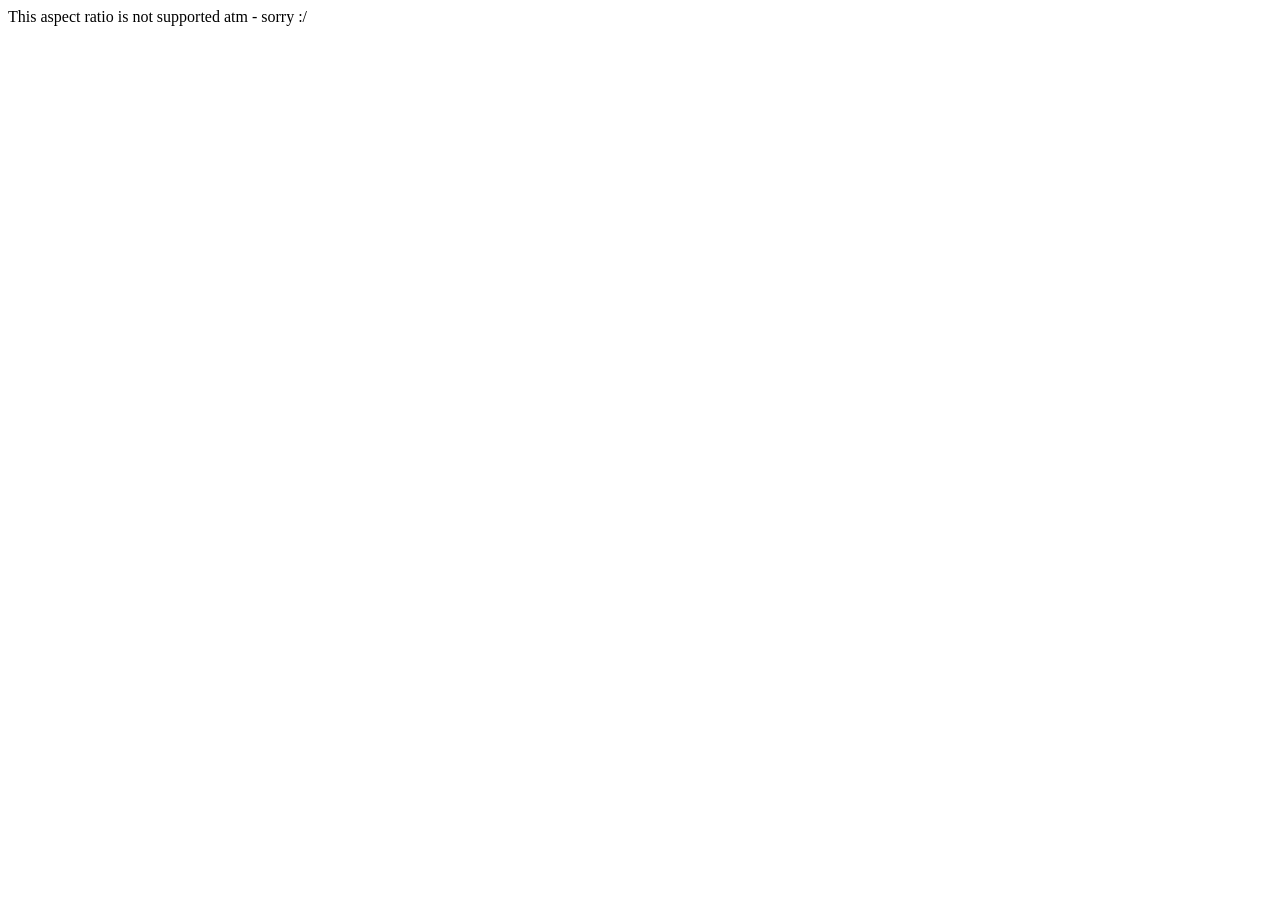
==== index.html @ c14d4083 "index" ====
<!DOCTYPE html>
<html>

<head>
  <meta charset="utf-8" />
  <meta name="viewport" content="width=device-width, initial-scale=1.0, maximum-scale=1.0, user-scalable=no" />
  <link href="https://fonts.googleapis.com/icon?family=Material+Icons" rel="stylesheet">
  <link href="images/dbc-3-logo220729_single_favicon2.png" rel="shortcut icon" type="image/x-icon" />
  <link href="images/dbc-3-logo220729_single_webclip2.png" rel="apple-touch-icon" />
  <link href="css/style.css" rel="stylesheet" type="text/css" />
  <link href="css/icons.css" rel="stylesheet" type="text/css"/>
  <link href="css/video-player.css" rel="stylesheet" type="text/css" />
  <script src="js/video-player.js" type="text/javascript" ></script>
  <script src="js/components.js" type="text/javascript" ></script>
  <script src="js/projects.js" type="text/javascript" ></script>
  <script src="js/blog-content.js" type="text/javascript" ></script>
  <script src="js/helper.js" type="text/javascript" ></script>
</head>

<body class="body-color">
  <div class="disclaimer"><span style="text-align: center; margin-top: -50px; font-family: Librebaskerville;">This aspect ratio is not supported atm - sorry :/</span></div>
  <div class="loading-screen" id="loadingScreen">
    <div id="disableAllInput" class="disableallinput"></div>
    <animated-background></animated-background>
    <slide-menu></slide-menu>
    <audio-player-footer></audio-player-footer>
    <div id="videoPool" style="display: none;"></div>
  </div>
</body>

<footer>
  <script src="js/background.js" type="text/javascript" ></script>
  <script src="js/theatre_v1.01.js" type="text/javascript" ></script>
  <script src="audio/audio-effects/audio-main.js"></script>
  <script src="js/slide-menu.js" type="text/javascript" ></script>

  <script src="js/fader-matrix.js"></script>
  <script src="js/about.js" type="text/javascript" ></script>
  <script src="js/blog.js" type="text/javascript" ></script>
  <script src="js/music_v1.01.js" type="text/javascript" ></script>
  <script src="js/email-signup.js" type="text/javascript"></script>
  
  <script src="js/one-page.js" type="text/javascript" ></script>
</footer>

</html>
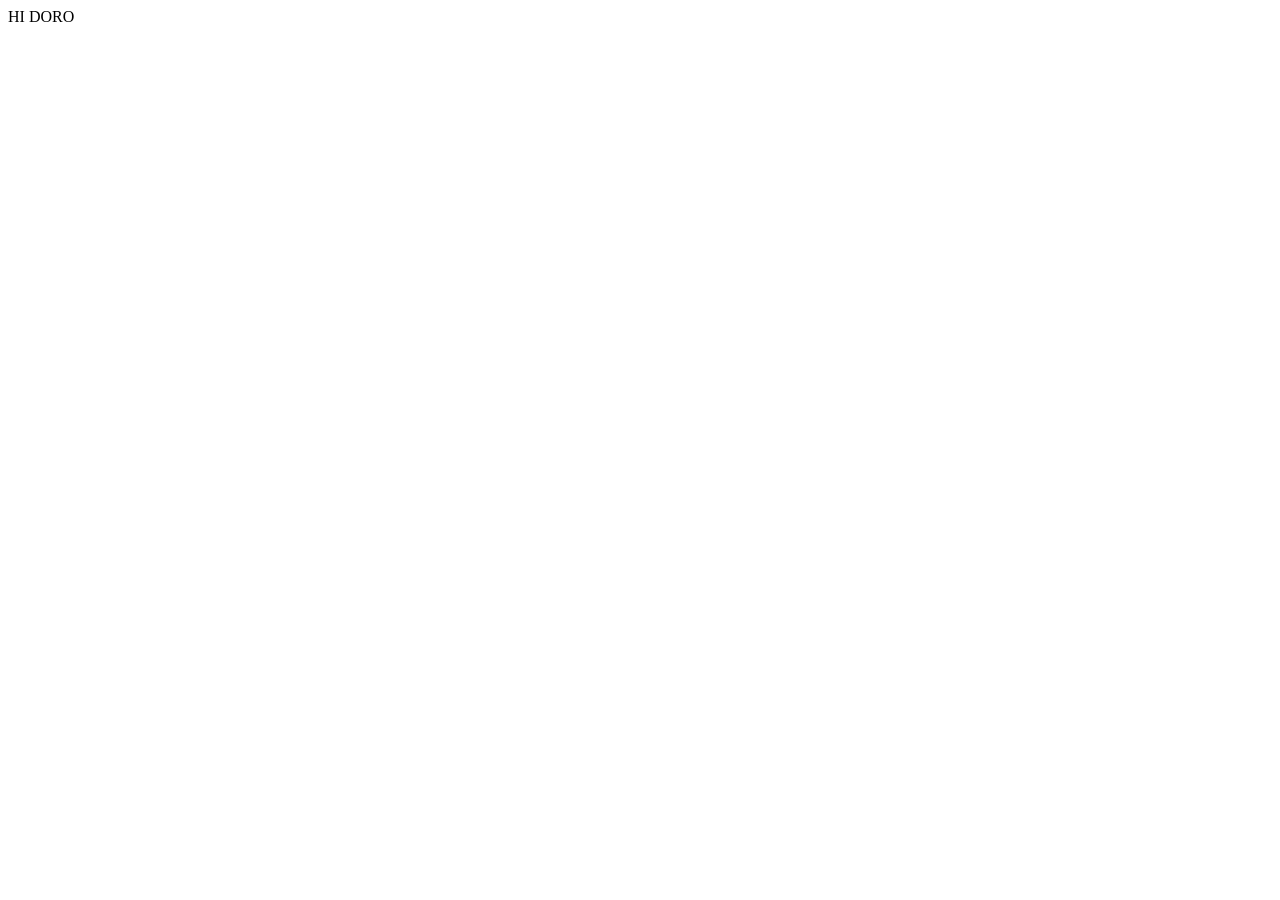
==== commit 773da7dd: "hi doro" ====
--- a/index.html
+++ b/index.html
@@ -18,7 +18,7 @@
 </head>
 
 <body class="body-color">
-  <div class="disclaimer"><span style="text-align: center; margin-top: -50px; font-family: Librebaskerville;">This aspect ratio is not supported atm - sorry :/</span></div>
+  <div class="disclaimer"><span style="text-align: center; margin-top: -50px; font-family: Librebaskerville;">HI DORO</span></div>
   <div class="loading-screen" id="loadingScreen">
     <div id="disableAllInput" class="disableallinput"></div>
     <animated-background></animated-background>
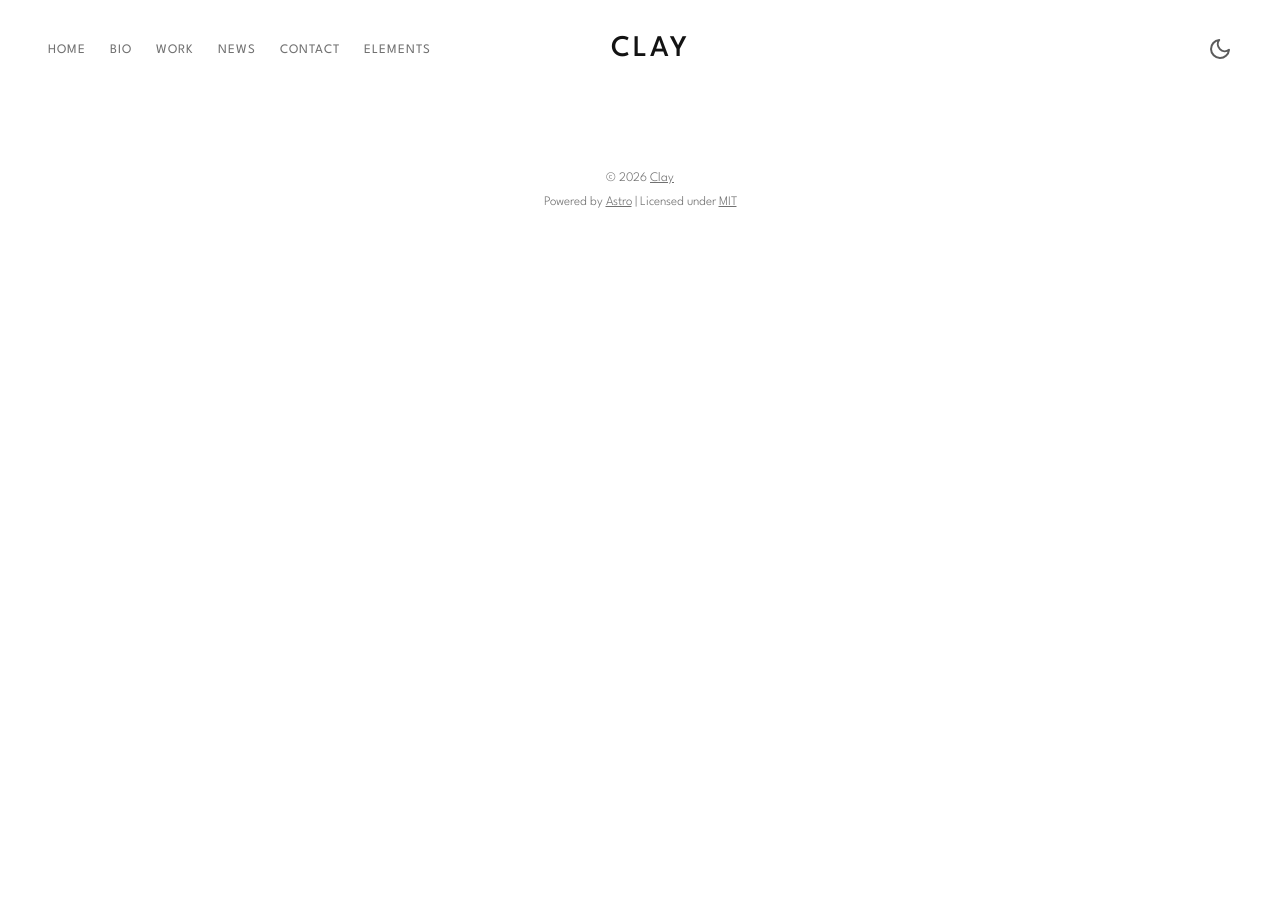
==== commit 95061363: "astro_build" ====
--- a/index.html
+++ b/index.html
@@ -1,46 +1,18 @@
-<!DOCTYPE html>
-<html>
-
-<head>
-  <meta charset="utf-8" />
-  <meta name="viewport" content="width=device-width, initial-scale=1.0, maximum-scale=1.0, user-scalable=no" />
-  <link href="https://fonts.googleapis.com/icon?family=Material+Icons" rel="stylesheet">
-  <link href="images/dbc-3-logo220729_single_favicon2.png" rel="shortcut icon" type="image/x-icon" />
-  <link href="images/dbc-3-logo220729_single_webclip2.png" rel="apple-touch-icon" />
-  <link href="css/style.css" rel="stylesheet" type="text/css" />
-  <link href="css/icons.css" rel="stylesheet" type="text/css"/>
-  <link href="css/video-player.css" rel="stylesheet" type="text/css" />
-  <script src="js/video-player.js" type="text/javascript" ></script>
-  <script src="js/components.js" type="text/javascript" ></script>
-  <script src="js/projects.js" type="text/javascript" ></script>
-  <script src="js/blog-content.js" type="text/javascript" ></script>
-  <script src="js/helper.js" type="text/javascript" ></script>
-</head>
-
-<body class="body-color">
-  <div class="disclaimer"><span style="text-align: center; margin-top: -50px; font-family: Librebaskerville;">HI DORO</span></div>
-  <div class="loading-screen" id="loadingScreen">
-    <div id="disableAllInput" class="disableallinput"></div>
-    <animated-background></animated-background>
-    <slide-menu></slide-menu>
-    <audio-player-footer></audio-player-footer>
-    <div id="videoPool" style="display: none;"></div>
-  </div>
-</body>
-
-<footer>
-  <script src="js/background.js" type="text/javascript" ></script>
-  <script src="js/theatre_v1.01.js" type="text/javascript" ></script>
-  <script src="audio/audio-effects/audio-main.js"></script>
-  <script src="js/slide-menu.js" type="text/javascript" ></script>
-
-  <script src="js/fader-matrix.js"></script>
-  <script src="js/about.js" type="text/javascript" ></script>
-  <script src="js/blog.js" type="text/javascript" ></script>
-  <script src="js/music_v1.01.js" type="text/javascript" ></script>
-  <script src="js/email-signup.js" type="text/javascript"></script>
-  
-  <script src="js/one-page.js" type="text/javascript" ></script>
-</footer>
-
-</html>+<!DOCTYPE html><html lang="en"><head><meta charset="UTF-8"><meta name="description" content="Clay Theme"><meta name="viewport" content="width=device-width"><link rel="icon" type="image/svg+xml" href="/favicon.svg"><meta name="generator" content="Astro v7.0.6"><title>Clay</title><meta name="astro-view-transitions-enabled" content="true"><meta name="astro-view-transitions-fallback" content="animate"><script type="module" src="/_astro/ClientRouter.astro_astro_type_script_index_0_lang.6Spq5I16.js"></script><script>
+            // Theme init
+            const theme = (() => {
+                if (
+                    typeof localStorage !== "undefined" &&
+                    localStorage.getItem("theme")
+                ) {
+                    return localStorage.getItem("theme");
+                }
+                return "light";
+            })();
+            if (theme === "dark") {
+                document.documentElement.setAttribute("data-theme", "dark");
+            } else {
+                document.documentElement.removeAttribute("data-theme");
+            }
+        </script><link rel="stylesheet" href="/_astro/Layout.CjBM1DFn.css"><style>.post-card[data-astro-cid-sbmovh4h]{counter-increment:posts;background:linear-gradient(135deg,#1f1f1f 0%,#111 100%) 50%/cover;border-radius:12px;flex:1 0 auto;height:35vw;margin:1rem;display:flex;position:relative;overflow:hidden}@media (width<=700px){.post-card[data-astro-cid-sbmovh4h]{flex:100%;height:70vw}}.post-card-large[data-astro-cid-sbmovh4h]{flex:100%}.post-card-link[data-astro-cid-sbmovh4h]{flex:auto;text-decoration:none;display:block}.post-card-content[data-astro-cid-sbmovh4h]{color:#fff;opacity:1;background:#0009;flex:auto;justify-content:center;align-items:center;transition:opacity .5s cubic-bezier(.33,0,.2,1);display:flex;position:absolute;inset:0}.post-card[data-astro-cid-sbmovh4h].with-image .post-card-content[data-astro-cid-sbmovh4h]{opacity:0}@media (width<=700px){.post-card[data-astro-cid-sbmovh4h].with-image .post-card-content[data-astro-cid-sbmovh4h]{opacity:1}}.post-card-link[data-astro-cid-sbmovh4h]:hover .post-card-content[data-astro-cid-sbmovh4h]{opacity:1;transition:opacity .3s cubic-bezier(.33,0,.2,1)}.post-card-title[data-astro-cid-sbmovh4h]{text-align:center;text-shadow:0 0 6px #000;max-width:70%;font-size:3.4rem;font-family:var(--font-sans-serif);font-variant:small-caps;text-transform:lowercase;margin:0;font-weight:300;transition:all .3s cubic-bezier(.33,0,.2,1);display:inline-block}.post-card[data-astro-cid-sbmovh4h].no-image:before{content:counter(posts);font-size:28vw;line-height:1em;font-weight:var(--font-heavy);letter-spacing:-.1em;color:#0003;display:block;position:absolute;bottom:-.15em;right:5vw}.post-card[data-astro-cid-sbmovh4h].no-image .post-card-content[data-astro-cid-sbmovh4h]{justify-content:flex-start;align-items:flex-start;padding:4vw}.post-card[data-astro-cid-sbmovh4h].no-image .post-card-title[data-astro-cid-sbmovh4h]{text-align:left;font-size:5rem;line-height:1.15em}.post-card[data-astro-cid-sbmovh4h].no-image:hover .post-card-title[data-astro-cid-sbmovh4h]{text-decoration:underline}@media (width<=1200px){.post-card[data-astro-cid-sbmovh4h].no-image .post-card-title[data-astro-cid-sbmovh4h]{font-size:3.4rem}}@media (width<=700px){.post-card[data-astro-cid-sbmovh4h].no-image:before{font-size:50vw}}
+</style></head><body class="site-wrapper"><header class="site-head"><div class="site-head-container"><a class="nav-burger" href="#"><div class="hamburger hamburger--collapse" aria-label="Menu" role="button" aria-controls="navigation"><div class="hamburger-box"><div class="hamburger-inner"></div></div></div></a><nav id="swup" class="site-head-left"><ul class="nav" role="menu"><li class="nav-home" role="menuitem"><a href="/">Home</a></li><li class="nav-home" role="menuitem"><a href="/bio">Bio</a></li><li class="nav-home" role="menuitem"><a href="/work">Work</a></li><li class="nav-home" role="menuitem"><a href="/news">News</a></li><li class="nav-home" role="menuitem"><a href="/contact">Contact</a></li><li class="nav-home" role="menuitem"><a href="/elements">Elements</a></li></ul></nav><div class="site-head-center"><a class="site-head-logo" href="/">Clay</a></div><div class="site-head-right"><div class="social-links"><button id="theme-toggle" class="theme-toggle" aria-label="Toggle Dark Mode"><svg class="sun-icon" xmlns="http://www.w3.org/2000/svg" width="24" height="24" viewBox="0 0 24 24" fill="none" stroke="currentColor" stroke-width="2" stroke-linecap="round" stroke-linejoin="round"><circle cx="12" cy="12" r="5"></circle><line x1="12" y1="1" x2="12" y2="3"></line><line x1="12" y1="21" x2="12" y2="23"></line><line x1="4.22" y1="4.22" x2="5.64" y2="5.64"></line><line x1="18.36" y1="18.36" x2="19.78" y2="19.78"></line><line x1="1" y1="12" x2="3" y2="12"></line><line x1="21" y1="12" x2="23" y2="12"></line><line x1="4.22" y1="19.78" x2="5.64" y2="18.36"></line><line x1="18.36" y1="5.64" x2="19.78" y2="4.22"></line></svg><svg class="moon-icon" xmlns="http://www.w3.org/2000/svg" width="24" height="24" viewBox="0 0 24 24" fill="none" stroke="currentColor" stroke-width="2" stroke-linecap="round" stroke-linejoin="round"><path d="M21 12.79A9 9 0 1 1 11.21 3 7 7 0 0 0 21 12.79z"></path></svg></button></div></div></div></header><main id="site-main" class="site-main"><div id="swup" class="transition-fade"><div class="post-feed"></div></div></main><footer class="site-foot"><div>&copy; 2026 <a href="/">Clay</a></div><div>Powered by <a href="https://astro.build" target="_blank" rel="noopener noreferrer">Astro</a> | Licensed under <a href="https://opensource.org/licenses/MIT" target="_blank" rel="noopener noreferrer">MIT</a></div></footer><script type="module">function e(){let e=document.querySelector(`.nav-burger`),t=document.querySelector(`.site-wrapper`);e&&t&&e.addEventListener(`click`,e=>{e.preventDefault(),t.classList.toggle(`site-head-open`)})}function t(){let e=document.getElementById(`theme-toggle`),t=()=>{let e=document.documentElement.getAttribute(`data-theme`)===`dark`,t=document.querySelector(`.sun-icon`),n=document.querySelector(`.moon-icon`);t&&n&&(t.style.display=e?`inline-block`:`none`,n.style.display=e?`none`:`inline-block`)};t(),e&&e.addEventListener(`click`,()=>{let e=document.documentElement.getAttribute(`data-theme`)===`dark`?`light`:`dark`;e===`dark`?document.documentElement.setAttribute(`data-theme`,`dark`):document.documentElement.removeAttribute(`data-theme`),localStorage.setItem(`theme`,e),t()})}document.addEventListener(`astro:page-load`,()=>{e(),t()}),document.addEventListener(`astro:after-swap`,()=>{let e=localStorage.getItem(`theme`);e===`dark`||!e&&window.matchMedia(`(prefers-color-scheme: dark)`).matches?document.documentElement.setAttribute(`data-theme`,`dark`):document.documentElement.removeAttribute(`data-theme`)});</script></body></html>
--- a/_astro/Layout.CjBM1DFn.css
+++ b/_astro/Layout.CjBM1DFn.css
@@ -0,0 +1 @@
+@import "https://fonts.googleapis.com/css2?family=EB+Garamond:ital,wght@0,400;0,500;0,600;0,700;0,800;1,400;1,500;1,600;1,700;1,800&family=League+Spartan:wght@300;400;500;600;700&display=swap";@import "https://fonts.googleapis.com/css2?family=EB+Garamond:ital,wght@0,400;0,500;0,600;0,700;0,800;1,400;1,500;1,600;1,700;1,800&family=League+Spartan:wght@300;400;500;600;700&display=swap";:root{--color-primary:#3eb0ef;--color-base:#131313;--color-border:#ddd;--color-bg:#fff;--font-sans-serif:"Futura", "League Spartan", "Trebuchet MS", Arial, sans-serif;--font-serif:"EB Garamond", Georgia, Times, serif;--font-mono:Menlo, Courier, monospace;--font-light:100;--font-normal:400;--font-bold:700;--font-heavy:800;--xlarge:1680px;--large:1280px;--medium:980px;--small:740px;--xsmall:480px;--height:4rem;--margin:2rem;--radius:.5rem}[data-theme=dark]{--color-primary:#5ec2ff;--color-base:#e0e0e0;--color-border:#444;--color-bg:#121212}html,body,div,span,applet,object,iframe,h1,h2,h3,h4,h5,h6,p,blockquote,pre,a,abbr,acronym,address,big,cite,code,del,dfn,em,img,ins,kbd,q,s,samp,small,strike,strong,sub,sup,tt,var,dl,dt,dd,ol,ul,li,fieldset,form,label,legend,table,caption,tbody,tfoot,thead,tr,th,td,article,aside,canvas,details,embed,figure,figcaption,footer,header,hgroup,menu,nav,output,ruby,section,summary,time,mark,audio,video{font:inherit;vertical-align:baseline;border:0;margin:0;padding:0;font-size:100%}body{line-height:1}ol,ul{list-style:none}blockquote,q{quotes:none}blockquote:before,blockquote:after,q:before,q:after{content:"";content:none}img{max-width:100%}html{box-sizing:border-box;-webkit-text-size-adjust:100%;-ms-text-size-adjust:100%;font-family:sans-serif}*,:before,:after{box-sizing:inherit}a{background-color:#0000}a:active,a:hover{outline:0}b,strong{font-weight:700}i,em,dfn{font-style:italic}h1{margin:.67em 0;font-size:2em}small{font-size:80%}sub,sup{vertical-align:baseline;font-size:75%;line-height:0;position:relative}sup{top:-.5em}sub{bottom:-.25em}img{border:0}svg:not(:root){overflow:hidden}mark{background-color:#fdffb6}code,kbd,pre,samp{font-family:monospace;font-size:1em}button,input,optgroup,select,textarea{color:inherit;font:inherit;margin:0}button{border:none;overflow:visible}button,select{text-transform:none}button,html input[type=button],input[type=reset],input[type=submit]{cursor:pointer;-webkit-appearance:button}button[disabled],html input[disabled]{cursor:default}button::-moz-focus-inner{border:0;padding:0}input::-moz-focus-inner{border:0;padding:0}input{line-height:normal}input:focus{outline:none}input[type=checkbox],input[type=radio]{box-sizing:border-box;padding:0}input[type=number]::-webkit-inner-spin-button{height:auto}input[type=number]::-webkit-outer-spin-button{height:auto}input[type=search]{box-sizing:content-box;-webkit-appearance:textfield}input[type=search]::-webkit-search-cancel-button{-webkit-appearance:none}input[type=search]::-webkit-search-decoration{-webkit-appearance:none}legend{border:0;padding:0}textarea{overflow:auto}table{border-spacing:0;border-collapse:collapse}td,th{padding:0}html{-webkit-tap-highlight-color:#0000;font-size:62.5%;overflow:hidden scroll}body{color:color(#131313 l(+20%));letter-spacing:0;text-rendering:optimizelegibility;-webkit-font-smoothing:antialiased;-moz-osx-font-smoothing:grayscale;-moz-font-feature-settings:"liga" on;background:#fff;font-family:-apple-system,BlinkMacSystemFont,Segoe UI,Roboto,Oxygen,Ubuntu,Cantarell,Open Sans,Helvetica Neue,sans-serif;font-size:1.5rem;font-style:normal;font-weight:400;line-height:1.6em;overflow-x:hidden}::selection{text-shadow:none;background:#cbeafb}hr{border:0;border-top:2px solid #000;width:100%;height:1px;margin:2.5em 0 3.5em;padding:0;display:block;position:relative}audio,canvas,iframe,img,svg,video{vertical-align:middle}p,blockquote{margin:0 0 1.5em}blockquote{border-left:.5em solid #fff;margin:1.5em 0;padding:0 1.6em}blockquote p{margin:.8em 0;font-size:1.2em;font-weight:300}blockquote small{opacity:.8;margin:.8em 0 .8em 1.5em;font-size:.9em;display:inline-block}blockquote small:before{content:"— "}blockquote cite{font-weight:700}blockquote cite a{font-weight:400}a{color:color(#3eb0ef l(-5%));text-decoration:none;transition:all .4s}a:hover{text-decoration:underline;transition:all .2s}h1,h2,h3,h4,h5,h6{text-rendering:optimizelegibility;margin-top:0;font-weight:500;line-height:1.4}h1{margin:0 0 .5em;font-size:5.7rem;font-weight:800}@media (width<=500px){h1{font-size:3rem}}h2{margin:1.5em 0 .5em;font-size:4rem}@media (width<=500px){h2{font-size:2.7rem}}h3{margin:1.5em 0 1em;font-size:3.2rem}@media (width<=500px){h3{font-size:2rem}}h4{margin:1.5em 0 1em;font-size:2.6rem}@media (width<=500px){h4{font-size:1.8rem}}h5{margin:1.5em 0 1em;font-size:2.4rem}@media (width<=500px){h5{font-size:1.6rem}}h6{margin:1.5em 0 1em;font-size:2.2rem}@media (width<=500px){h6{font-size:1.4rem}}.kg-card{margin:7vw 0}.kg-embed-card{flex-direction:column;align-items:center;min-width:100%;display:flex}.kg-image{width:100%;max-width:100%}.kg-card figcaption{color:#131313;text-align:center;opacity:.4;padding:1.5rem;font-size:1.3rem;font-weight:600;line-height:1.4em}.kg-width-wide{width:75vw;min-width:100%;margin-left:calc(50% - 50vw);margin-right:calc(50% - 50vw);position:relative;transform:translate(calc(50vw - 50%))}.kg-width-full{width:94vw;min-width:100%;margin-left:calc(50% - 50vw);margin-right:calc(50% - 50vw);position:relative;transform:translate(calc(50vw - 50%))}.kg-width-full figcaption{text-align:left;padding-left:0;padding-right:0}@media (width<=800px){.kg-width-full{width:100vw}.kg-width-full figcaption{padding-left:6vw}}.kg-gallery-container{flex-direction:column;width:75vw;min-width:100%;margin-left:calc(50% - 50vw);margin-right:calc(50% - 50vw);display:flex;position:relative;transform:translate(calc(50vw - 50%))}.kg-gallery-row{flex-direction:row;justify-content:center;display:flex}.kg-gallery-image img{width:100%;height:100%;margin:0;display:block}.kg-gallery-row:not(:first-of-type){margin:.75em 0 0}.kg-gallery-image:not(:first-of-type){margin:0 0 0 .75em}.kg-gallery-card+.kg-image-card.kg-width-wide,.kg-gallery-card+.kg-gallery-card,.kg-image-card.kg-width-wide+.kg-gallery-card,.kg-image-card.kg-width-wide+.kg-image-card.kg-width-wide{margin-top:calc(.75em - 7vw)}ul,ol,dl{margin:0 0 2rem}ol,ul{padding-left:1.3em;padding-right:1.5em}ol ol,ul ul,ul ol,ol ul{margin:.5em 0 1em}ul{list-style:outside}ol{list-style:decimal}ul,ol{max-width:100%}li{margin:.5em 0;padding-left:.3em;line-height:1.6em}dt{margin:0 0 1rem;font-weight:700;display:block}dd{margin-left:2rem}.row{flex-flow:wrap;flex:0 auto;margin:0 -1rem;display:flex}.col,.col-1,.col-2,.col-3,.col-4,.col-5,.col-6,.col-7,.col-8,.col-9,.col-10,.col-11,.col-12{padding:1rem}.col{flex-grow:1;flex-basis:0;max-width:100%}.col-1{flex-basis:8.33333%;max-width:8.33333%}.col-2{flex-basis:16.6667%;max-width:16.6667%}.col-3{flex-basis:25%;max-width:25%}.col-4{flex-basis:33.3333%;max-width:33.3333%}.col-5{flex-basis:41.6667%;max-width:41.6667%}.col-6{flex-basis:50%;max-width:50%}.col-7{flex-basis:58.3333%;max-width:58.3333%}.col-8{flex-basis:66.6667%;max-width:66.6667%}.col-9{flex-basis:75%;max-width:75%}.col-10{flex-basis:83.3333%;max-width:83.3333%}.col-11{flex-basis:91.6667%;max-width:91.6667%}.col-12{flex-basis:100%;max-width:100%}@media (width<=800px){.col-1,.col-2,.col-3,.col-4,.col-5,.col-6,.col-7,.col-8,.col-9,.col-10,.col-11{flex-basis:50%;max-width:50%}}@media (width<=600px){.col-1,.col-2,.col-3,.col-4,.col-5,.col-6,.col-7,.col-8,.col-9,.col-10,.col-11{flex-basis:100%;max-width:100%}}table{border-collapse:separate;width:100%;margin:0 0 2rem;font-size:.8em}th{color:#131313;text-align:left;padding:0 .7em .4em;font-size:.9em;font-weight:700}td{border-top-width:0;border-left-width:0;padding:.4em .7em}td:first-child{border-left-width:1px}tbody tr{border:1px solid #ddd;border-left:0;border-right:0}tbody tr:first-child td{border-top-width:1px}tbody tr:nth-child(odd){background-color:#fff}tbody td{border:1px solid #ddd;border-width:0 1px 1px 0}tfoot{border-width:0}form{margin:0 0 2rem}fieldset{border:0;margin:0;padding:0}label{color:#3eb0ef;margin:0 0 (2rem * .5) 0;font-size:.9em;font-weight:700;display:block}input[type=text],input[type=password],input[type=email],input[type=tel],input[type=search],input[type=url],select,textarea{color:inherit;background:#fff;border:1px solid #131313;border-radius:.5rem;outline:0;width:100%;padding:0 .6em;text-decoration:none;display:block}input[type=text]:invalid,input[type=password]:invalid,input[type=email]:invalid,input[type=tel]:invalid,input[type=search]:invalid,input[type=url]:invalid,select:invalid,textarea:invalid{box-shadow:none}input[type=text]:focus,input[type=password]:focus,input[type=email]:focus,input[type=tel]:focus,input[type=search]:focus,input[type=url]:focus,select:focus,textarea:focus{border-color:#131313;box-shadow:0 0 0 1px #131313}select{text-overflow:ellipsis;height:4rem;padding-right:4rem}select option{color:#131313;background:#fff}select:focus::-ms-value{background-color:#0000}select::-ms-expand{display:none}input[type=text],input[type=password],input[type=email],input[type=tel],input[type=search],input[type=url],select{height:4rem}textarea{resize:vertical;padding:.3em .6em}input[type=checkbox],input[type=radio]{opacity:0;z-index:-1;width:1em;margin-right:-2em;display:block}input[type=checkbox]+label,input[type=radio]+label{color:#131313;cursor:pointer;user-select:none;align-items:center;padding-left:calc(2.4rem + .75em);padding-right:2rem;font-size:1em;font-weight:400;display:flex;position:relative}input[type=checkbox]+label:before,input[type=radio]+label:before{content:"";text-align:center;background:#fff;border:1px solid #131313;border-radius:.5rem;width:2.4rem;height:2.4rem;margin-right:1rem;line-height:2.24rem;display:inline-block}input[type=checkbox]:checked+label:before,input[type=radio]:checked+label:before{color:#fff;content:"✓";background:#000;border-color:#000}input[type=checkbox]:focus+label:before,input[type=radio]:focus+label:before{border-color:#0000008e;box-shadow:0 0 0 1px #0000008e}input[type=checkbox]+label:before{border-radius:.5rem}input[type=radio]+label:before{border-radius:100%}input[type=submit],input[type=reset],input[type=button],button,.button{cursor:pointer;text-align:center;white-space:nowrap;appearance:none;border:0;border-radius:.5rem;height:4rem;padding:0 2rem;font-family:Futura,League Spartan,Trebuchet MS,Arial,sans-serif;font-size:1.4rem;font-weight:400;line-height:4rem;text-decoration:none;transition:all .4s;display:inline-block}input[type=submit].fit,input[type=reset].fit,input[type=button].fit,button.fit,.button.fit{width:100%}input[type=submit].small,input[type=reset].small,input[type=button].small,button.small,.button.small{height:3.6rem;padding:0 1.5rem;font-size:1.2rem;line-height:3.6rem}input[type=submit].large,input[type=reset].large,input[type=button].large,button.large,.button.large{height:4.56rem;padding:0 3rem;font-size:1.6rem;line-height:4.56rem}input[type=submit].disabled,input[type=submit]:disabled,input[type=reset].disabled,input[type=reset]:disabled,input[type=button].disabled,input[type=button]:disabled,button.disabled,button:disabled,.button.disabled,.button:disabled{pointer-events:none;opacity:.4}input[type=submit],input[type=reset],input[type=button],button,.button{background-color:#000;box-shadow:inset 0 0 0 2px #000;color:#fff!important}input[type=submit]:hover,input[type=reset]:hover,input[type=button]:hover,button:hover,.button:hover{box-shadow:inset 0 0 0 2px color(#3eb0ef l(-10%));text-decoration:none;transition:all .2s;color:color(#3eb0ef l(-15%))!important}input[type=submit].primary,input[type=reset].primary,input[type=button].primary,button.primary,.button.primary{box-shadow:none;background-color:#f8f8f8;border:1px solid #131313;color:#131313!important}input[type=submit].primary:hover,input[type=reset].primary:hover,input[type=button].primary:hover,button.primary:hover,.button.primary:hover{box-shadow:none;background-color:#131313;border:1px solid #131313;color:#f8f8f8!important}.post-link{flex-direction:row;justify-content:space-between;align-items:center;padding-top:1.5rem;display:flex}.actions{cursor:default;margin:-1rem;padding-left:0;list-style:none;display:flex}.actions li{vertical-align:middle;padding:0 0 0 1rem}.actions.special{justify-content:center;width:100%;margin-left:0}.actions.special li:first-child{padding-left:0}.actions.stacked{flex-direction:column;margin-left:0}.actions.stacked li{padding:1.3rem 0 0}.actions.stacked li:first-child{padding-top:0}.actions.fit{width:calc(100% + 1rem)}.actions.fit li{flex:auto;width:100%}.actions.fit li>*,.actions.fit.stacked{width:100%}@media (width<=500px){.actions:not(.fixed){flex-direction:column;margin-left:0;width:100%!important}.actions:not(.fixed) li{text-align:center;flex:auto;width:100%;padding:1rem 0 0}.actions:not(.fixed) li>*{width:100%}.actions:not(.fixed) li:first-child{padding-top:0}.actions:not(.fixed) li input[type=submit],.actions:not(.fixed) li input[type=reset],.actions:not(.fixed) li input[type=button],.actions:not(.fixed) li button,.actions:not(.fixed) li .button{width:100%}.actions:not(.fixed) li input[type=submit].icon:before,.actions:not(.fixed) li input[type=reset].icon:before,.actions:not(.fixed) li input[type=button].icon:before,.actions:not(.fixed) li button.icon:before,.actions:not(.fixed) li .button.icon:before{margin-left:-.5rem}}.hamburger{color:inherit;font:inherit;text-transform:none;cursor:pointer;background-color:#0000;border:0;margin:0;padding:2px 0;transition:opacity .15s linear,filter .15s linear;display:flex;overflow:visible}.hamburger-box{width:20px;height:13px;display:inline-block;position:relative}.hamburger-inner{height:2px;margin-top:-2px;display:block;top:50%}.hamburger-inner,.hamburger-inner:before,.hamburger-inner:after{background-color:#131313;border-radius:4px;width:20px;height:1px;transition:transform .15s;position:absolute}.hamburger-inner:before,.hamburger-inner:after{content:"";display:block}.hamburger-inner:before{top:-6px}.hamburger-inner:after{bottom:-6px}.hamburger--collapse .hamburger-inner{transition-duration:.15s;transition-delay:.15s;transition-timing-function:cubic-bezier(.55,.055,.675,.19);top:auto;bottom:0}.hamburger--collapse .hamburger-inner:after{transition:top .3s cubic-bezier(.33333,.66667,.66667,1) .3s,opacity .1s linear;top:-12px}.hamburger--collapse .hamburger-inner:before{transition:top .12s cubic-bezier(.33333,.66667,.66667,1) .3s,transform .15s cubic-bezier(.55,.055,.675,.19)}.site-head-open .hamburger-inner,.site-head-open .hamburger-inner:before,.site-head-open .hamburger-inner:after{background-color:#131313}.site-head-open .hamburger-inner{transition-delay:.32s;transition-timing-function:cubic-bezier(.215,.61,.355,1);transform:translateY(-6px)rotate(-45deg)}.site-head-open .hamburger-inner:after{opacity:0;transition:top .3s cubic-bezier(.33333,0,.66667,.33333),opacity .1s linear .27s;top:0}.site-head-open .hamburger-inner:before{transition:top .12s cubic-bezier(.33333,0,.66667,.33333) .18s,transform .15s cubic-bezier(.215,.61,.355,1) .42s;top:0;transform:rotate(-90deg)}.transition-fade{opacity:1;transition:all .25s;animation:.9s cubic-bezier(.075,.82,.165,1) forwards slideUp;transform:translateY(4vh)}html.is-animating .transition-fade{opacity:0}@keyframes slideUp{0%{transform:translateY(4vh)}to{transform:translate(0,0)}}.error-head{height:75vh}.error-head h1{letter-spacing:10px;margin:0;font-size:7rem;font-weight:800;line-height:1.1em}.error-head p{text-transform:uppercase;letter-spacing:1px;color:color(#131313 l(+50%));font-size:1.4rem}.error-link{margin-top:1rem;font-size:1.5rem;text-decoration:underline}.page-head-title{color:#131313;margin:0;font-size:4.2rem}@media (width<=500px){.page-head-title{font-size:2rem}}@media (width<=500px){.page-head-description{font-size:1.6rem}}.post-content{max-width:720px;margin:0 auto;padding:3vw 0}.contact-form{max-width:720px;margin:0 auto}.post-content-header{flex-direction:column;align-items:center;display:flex}.post-content-title{color:#131313;text-align:center;margin:0 0 3vw}.post-content-excerpt{color:#131313;text-align:center;opacity:.5;margin:-2vw 0 3vw;font-size:2.2rem;line-height:1.6em}@media (width<=500px){.post-content-excerpt{font-size:1.8rem}}.post-content-image{width:75vw;min-width:100%;margin:4vw calc(50% - 50vw);position:relative;transform:translate(calc(50vw - 50%))}.contact-form-image{width:100vw;min-width:100%;margin:2vw calc(50% - 50vw);position:relative;transform:translate(calc(50vw - 50%))}.post-content-body{font-size:1.9rem;line-height:1.65em}@media (width<=500px){.post-content-body{font-size:1.7rem}}.post-content-body h1,.post-content-body h2,.post-content-body h3,.post-content-body h4,.post-content-body h5,.post-content-body h6{color:#131313}.post-content-body li{word-break:break-word}.post-content-body li p{margin:0}.post-content-body iframe{margin:0 auto!important}.post-content-body blockquote{border-left:3px solid #000;margin:0 0 1.5em;padding:0 1.5em}.post-content-body blockquote p{color:inherit;font-size:inherit;line-height:inherit;margin:0 0 1em;font-style:italic}.post-content-body blockquote p:last-child{margin-bottom:0}.post-content-body code{background:#fff;border-radius:3px;padding:0 5px 2px;font-size:.8em;line-height:1em;font-weight:400!important}.post-content-body p code{word-break:break-all}.post-content-body pre{border:color(#131313 l(-10%)) 1px solid;color:#080808;background:#eee;border-radius:5px;max-width:100%;margin:1.5em 0 3em;padding:20px;font-size:1.4rem;line-height:1.5em;overflow-x:auto}.post-content-body pre code{font-size:inherit;line-height:inherit;background:0 0;padding:0}.post-content-body pre code :not(span){color:inherit}.post-content-body .fluid-width-video-wrapper{margin:1.5em 0 3em}.post-content-body hr{margin:4vw 0}.post-content-body hr:after{content:"";background:color(#ddd l(+10%));width:0;height:30px;margin-left:-10px;display:block;position:absolute;top:-15px;left:50%;transform:rotate(45deg);box-shadow:0 0 0 1px #000}.footnotes-sep{margin-bottom:30px}.footnotes{font-size:1.5rem}.footnotes p{margin:0}.footnote-backref{font-size:1.2rem;font-weight:700;color:#3eb0ef!important;box-shadow:none!important;text-decoration:none!important}.author-meta{color:color(#ddd l(-20%));justify-content:center;align-items:center;margin-bottom:10px;display:flex}.author-links{align-items:center;margin-top:20px;display:flex}.author-links a{color:#131313;opacity:.4;margin:0;padding:0 12px;display:block}.author-links a:hover{opacity:1;text-decoration:none}.author-links .divider{margin:0 3px;display:inline-block}.page-template .post-content-body h1,.page-template .post-content-body h2,.page-template .post-content-body h3{text-align:inherit}.good-bye-page,.thank-you p{flex-direction:column;align-items:center;display:flex}.kg-image{border-radius:10px}img.gatsby-resp-image-image{border-radius:10px!important}img{border-radius:10px}body{font-family:var(--font-serif);background:var(--color-bg);color:var(--color-base);transition:background .3s ease-out,color .3s ease-out;transition-delay:.25;margin:0}.theme-toggle{cursor:pointer;opacity:.8;appearance:none;box-shadow:none;background:0 0;border:none;outline:none;align-items:center;padding:0;display:flex}.theme-toggle:focus{outline:none}.theme-toggle:hover{opacity:1}.sun-icon{color:gold}.moon-icon{color:#333}[data-theme=dark] .moon-icon{color:#eee}.img{background-position:50%;background-size:cover;border-radius:100%;width:100%;height:100%;display:block}.hidden{visibility:hidden;text-indent:-9999px;position:absolute}.site-main{padding-top:3rem;padding-bottom:3rem}.site-wrapper{max-width:1920px;min-height:100vh;margin-left:auto;margin-right:auto;padding:3vw}@media (width<=850px){.site-wrapper{padding:6vw}}.page-head{text-align:center;flex-direction:column;justify-content:center;align-items:center;max-width:70%;margin:auto;padding:13vw 0;display:flex}.page-head-title{color:var(--color-base);margin:0;font-size:4.2rem;font-weight:400}@media (width<=500px){.page-head-title{font-size:2rem}}.page-head-description{color:color(var(--color-border) l(-20%));margin:0 0 1.6vw;font-size:2.2rem;line-height:1.35em}@media (width<=500px){.page-head-description{font-size:1.6rem}}.site-foot{font-family:var(--font-sans-serif);text-align:center;color:var(--color-base);opacity:.6;margin:3vw 0 1vw;font-size:1.3rem;font-weight:300;line-height:1.6}.site-foot div{margin:.3rem 0}footer.site-foot a{text-decoration:underline}.site-foot a{color:var(--color-base)}.site-head{z-index:300;margin-top:-10px;font-size:1.35rem;position:relative}.site-head-container{justify-content:space-between;align-items:center;margin:0 1rem;display:flex}.site-head-left{z-index:100;white-space:nowrap;align-items:center;margin-right:10px;display:flex;position:relative}.nav{margin:0 0 0 -12px;padding:0;list-style:none;display:flex}.site-head li{margin:0;padding:0;display:block}.site-head-left a,.site-head-right a{color:var(--color-base);font-family:var(--font-sans-serif);text-transform:lowercase;font-variant:small-caps;letter-spacing:1px;opacity:.6;margin:0;padding:10px 12px;font-size:1.8rem;font-weight:400;display:block}.nav-current a,.site-head a:hover{opacity:1;text-decoration:none}.site-head-center{justify-content:center;width:100%;display:flex;position:absolute}.site-head-logo{font-family:var(--font-sans-serif);color:var(--color-base);text-transform:uppercase;letter-spacing:3px;flex-shrink:0;padding:10px;font-size:3rem;font-weight:500;line-height:1em;display:block}.site-head-logo:hover{text-decoration:none}.site-head-logo img{width:auto;height:28px;margin-top:2px;display:block}.site-head-right{z-index:100;flex-shrink:0;align-items:center;display:flex;position:relative}.social-links{flex-shrink:0;align-items:center;display:flex}.nav-burger{z-index:9999;padding:12px;display:none;position:absolute;left:0}@media (width<=850px){.site-head{padding:0}.nav-burger{display:block}.site-head-container{z-index:-1;background:#fff0;flex-direction:column;justify-content:flex-start;height:40px;transition:all .4s ease-out;overflow:hidden}.site-head-left,.site-head-right{z-index:-1;height:auto;transition:height .2s cubic-bezier(.4,.01,.165,.99) 1s;position:relative}.site-head-left a,.site-head-right a{opacity:0;margin:8px 0;padding:1px 0;font-size:2.6rem;font-weight:200;line-height:1.15em;transition:transform .3s cubic-bezier(.4,.01,.165,.99),opacity .2s cubic-bezier(.4,.01,.165,.99);transform:scale(1.1)translateY(-25px)}.site-head-right a{margin:1px 0;padding:5px 0;font-size:2rem}.nav{flex-direction:column;justify-content:flex-start;align-items:flex-start;width:100%;margin:3vw 0 0}.site-head-left{order:2;width:100%;margin:0}.site-head-center{z-index:auto;order:1;justify-content:center;display:flex;position:static}.site-head-right{order:3;width:100%;margin-top:3vw}.social-links{flex-direction:column;align-items:flex-start}.site-head-logo{letter-spacing:1px;text-align:center;white-space:normal;max-width:80%;font-size:2rem;line-height:1.2em}.site-head-open{background:var(--color-bg);transition:background .5s ease-out;transition-delay:.25;height:100vh;overflow:hidden}.site-head-open .site-head-container{height:100vh;transition:height .2s ease-in}.site-head-open .site-head-left,.site-head-open .site-head-right{z-index:9999;height:auto;transition:height .2s cubic-bezier(.4,.01,.165,.99)}.site-head-open .site-head-left a,.site-head-open .site-head-right a{opacity:1;transition:transform .6s cubic-bezier(.4,.01,.165,.99),opacity .9s cubic-bezier(.4,.01,.165,.99);transform:scale(1)translateY(0)}.site-head-open .nav-current a{border-bottom:var(--color-base) 2px solid}.site-head-open .site-head-right a{opacity:.5}.site-head-open .site-foot{z-index:9999;transition:transform .3s cubic-bezier(.4,.01,.165,.99);display:block;position:fixed;bottom:0;transform:translateY(-4vw)}}.astro-route-announcer{clip:rect(0 0 0 0);clip-path:inset(50%);white-space:nowrap;width:1px;height:1px;position:absolute;top:0;left:0;overflow:hidden}
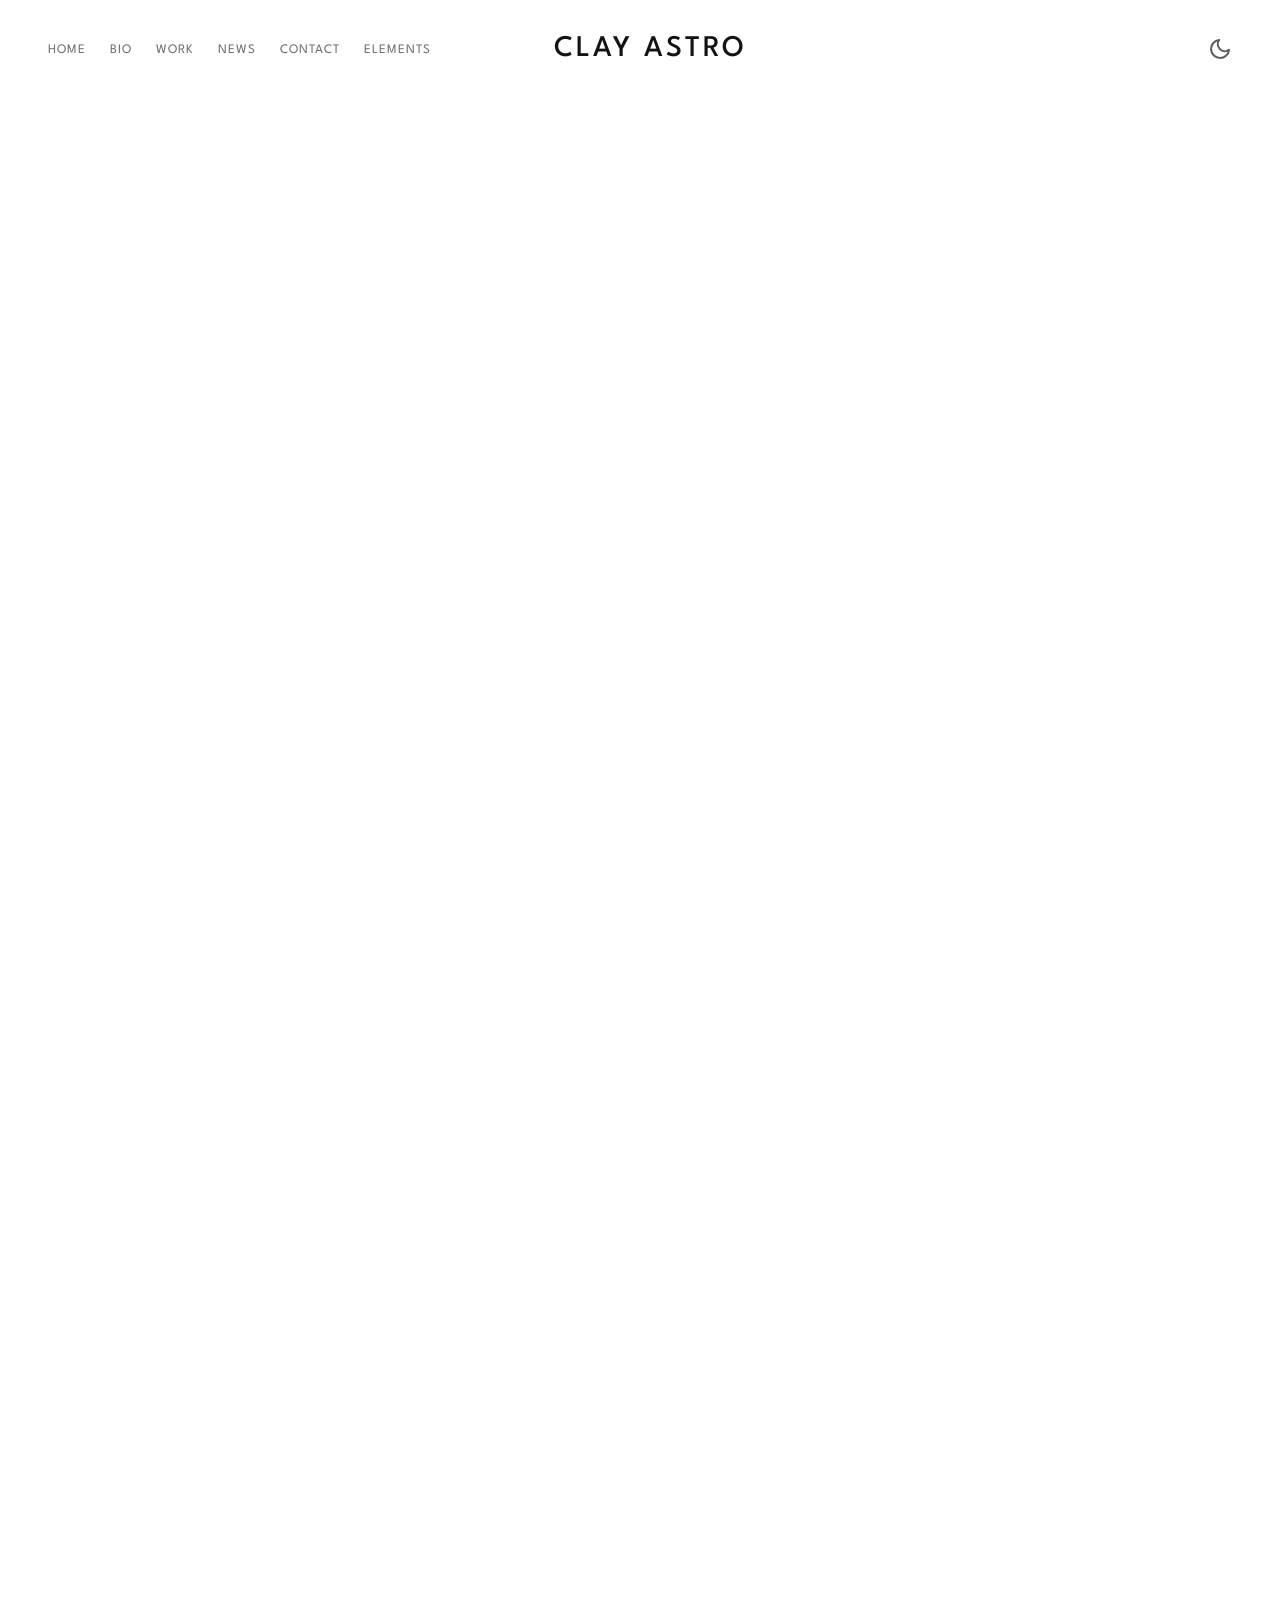
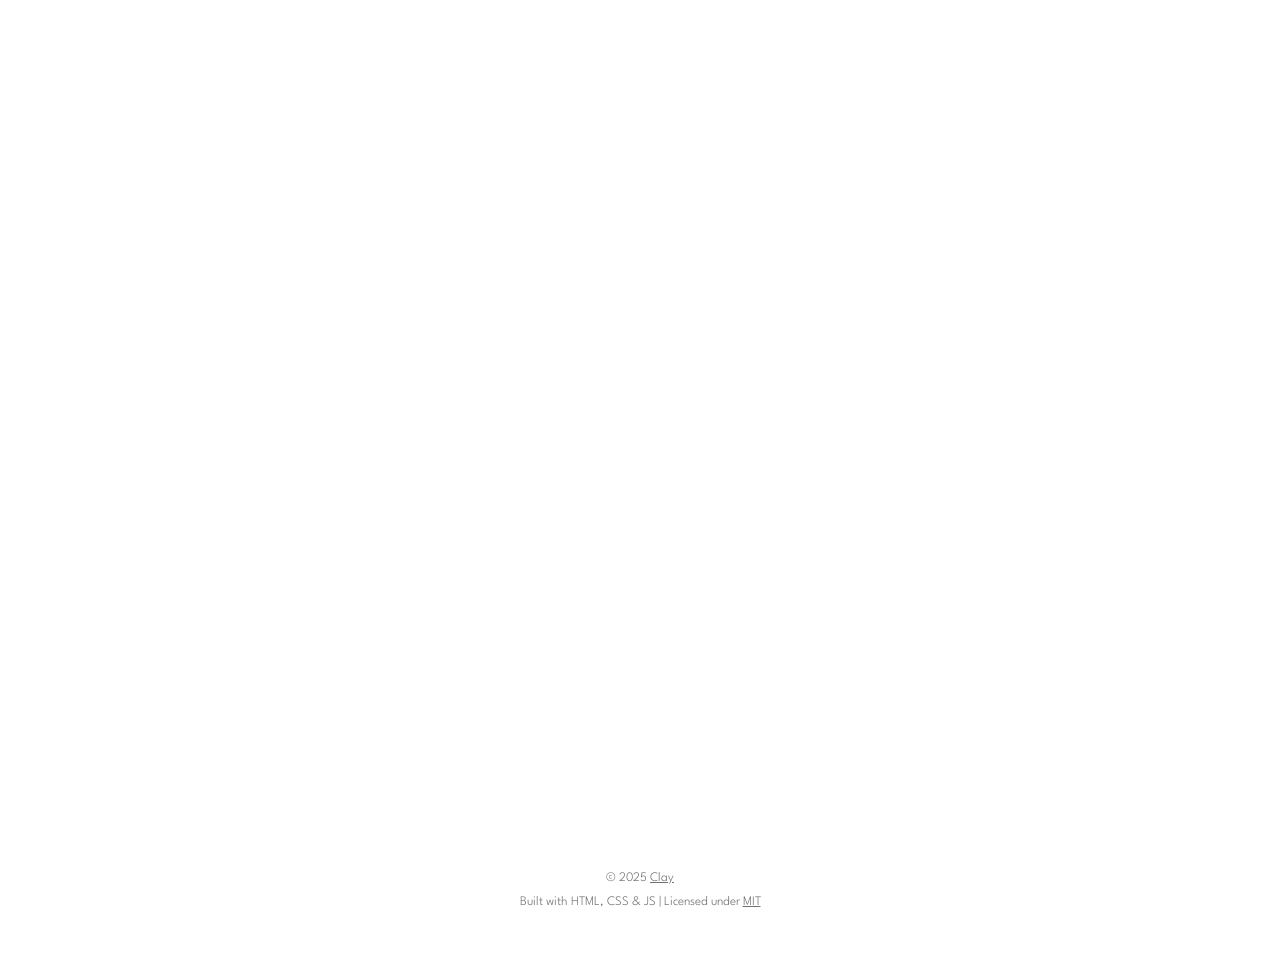
==== commit f37ece4b: "newAstro" ====
--- a/index.html
+++ b/index.html
@@ -1,18 +1,137 @@
-<!DOCTYPE html><html lang="en"><head><meta charset="UTF-8"><meta name="description" content="Clay Theme"><meta name="viewport" content="width=device-width"><link rel="icon" type="image/svg+xml" href="/favicon.svg"><meta name="generator" content="Astro v7.0.6"><title>Clay</title><meta name="astro-view-transitions-enabled" content="true"><meta name="astro-view-transitions-fallback" content="animate"><script type="module" src="/_astro/ClientRouter.astro_astro_type_script_index_0_lang.6Spq5I16.js"></script><script>
-            // Theme init
-            const theme = (() => {
-                if (
-                    typeof localStorage !== "undefined" &&
-                    localStorage.getItem("theme")
-                ) {
-                    return localStorage.getItem("theme");
-                }
-                return "light";
-            })();
-            if (theme === "dark") {
-                document.documentElement.setAttribute("data-theme", "dark");
-            } else {
-                document.documentElement.removeAttribute("data-theme");
-            }
-        </script><link rel="stylesheet" href="/_astro/Layout.CjBM1DFn.css"><style>.post-card[data-astro-cid-sbmovh4h]{counter-increment:posts;background:linear-gradient(135deg,#1f1f1f 0%,#111 100%) 50%/cover;border-radius:12px;flex:1 0 auto;height:35vw;margin:1rem;display:flex;position:relative;overflow:hidden}@media (width<=700px){.post-card[data-astro-cid-sbmovh4h]{flex:100%;height:70vw}}.post-card-large[data-astro-cid-sbmovh4h]{flex:100%}.post-card-link[data-astro-cid-sbmovh4h]{flex:auto;text-decoration:none;display:block}.post-card-content[data-astro-cid-sbmovh4h]{color:#fff;opacity:1;background:#0009;flex:auto;justify-content:center;align-items:center;transition:opacity .5s cubic-bezier(.33,0,.2,1);display:flex;position:absolute;inset:0}.post-card[data-astro-cid-sbmovh4h].with-image .post-card-content[data-astro-cid-sbmovh4h]{opacity:0}@media (width<=700px){.post-card[data-astro-cid-sbmovh4h].with-image .post-card-content[data-astro-cid-sbmovh4h]{opacity:1}}.post-card-link[data-astro-cid-sbmovh4h]:hover .post-card-content[data-astro-cid-sbmovh4h]{opacity:1;transition:opacity .3s cubic-bezier(.33,0,.2,1)}.post-card-title[data-astro-cid-sbmovh4h]{text-align:center;text-shadow:0 0 6px #000;max-width:70%;font-size:3.4rem;font-family:var(--font-sans-serif);font-variant:small-caps;text-transform:lowercase;margin:0;font-weight:300;transition:all .3s cubic-bezier(.33,0,.2,1);display:inline-block}.post-card[data-astro-cid-sbmovh4h].no-image:before{content:counter(posts);font-size:28vw;line-height:1em;font-weight:var(--font-heavy);letter-spacing:-.1em;color:#0003;display:block;position:absolute;bottom:-.15em;right:5vw}.post-card[data-astro-cid-sbmovh4h].no-image .post-card-content[data-astro-cid-sbmovh4h]{justify-content:flex-start;align-items:flex-start;padding:4vw}.post-card[data-astro-cid-sbmovh4h].no-image .post-card-title[data-astro-cid-sbmovh4h]{text-align:left;font-size:5rem;line-height:1.15em}.post-card[data-astro-cid-sbmovh4h].no-image:hover .post-card-title[data-astro-cid-sbmovh4h]{text-decoration:underline}@media (width<=1200px){.post-card[data-astro-cid-sbmovh4h].no-image .post-card-title[data-astro-cid-sbmovh4h]{font-size:3.4rem}}@media (width<=700px){.post-card[data-astro-cid-sbmovh4h].no-image:before{font-size:50vw}}
-</style></head><body class="site-wrapper"><header class="site-head"><div class="site-head-container"><a class="nav-burger" href="#"><div class="hamburger hamburger--collapse" aria-label="Menu" role="button" aria-controls="navigation"><div class="hamburger-box"><div class="hamburger-inner"></div></div></div></a><nav id="swup" class="site-head-left"><ul class="nav" role="menu"><li class="nav-home" role="menuitem"><a href="/">Home</a></li><li class="nav-home" role="menuitem"><a href="/bio">Bio</a></li><li class="nav-home" role="menuitem"><a href="/work">Work</a></li><li class="nav-home" role="menuitem"><a href="/news">News</a></li><li class="nav-home" role="menuitem"><a href="/contact">Contact</a></li><li class="nav-home" role="menuitem"><a href="/elements">Elements</a></li></ul></nav><div class="site-head-center"><a class="site-head-logo" href="/">Clay</a></div><div class="site-head-right"><div class="social-links"><button id="theme-toggle" class="theme-toggle" aria-label="Toggle Dark Mode"><svg class="sun-icon" xmlns="http://www.w3.org/2000/svg" width="24" height="24" viewBox="0 0 24 24" fill="none" stroke="currentColor" stroke-width="2" stroke-linecap="round" stroke-linejoin="round"><circle cx="12" cy="12" r="5"></circle><line x1="12" y1="1" x2="12" y2="3"></line><line x1="12" y1="21" x2="12" y2="23"></line><line x1="4.22" y1="4.22" x2="5.64" y2="5.64"></line><line x1="18.36" y1="18.36" x2="19.78" y2="19.78"></line><line x1="1" y1="12" x2="3" y2="12"></line><line x1="21" y1="12" x2="23" y2="12"></line><line x1="4.22" y1="19.78" x2="5.64" y2="18.36"></line><line x1="18.36" y1="5.64" x2="19.78" y2="4.22"></line></svg><svg class="moon-icon" xmlns="http://www.w3.org/2000/svg" width="24" height="24" viewBox="0 0 24 24" fill="none" stroke="currentColor" stroke-width="2" stroke-linecap="round" stroke-linejoin="round"><path d="M21 12.79A9 9 0 1 1 11.21 3 7 7 0 0 0 21 12.79z"></path></svg></button></div></div></div></header><main id="site-main" class="site-main"><div id="swup" class="transition-fade"><div class="post-feed"></div></div></main><footer class="site-foot"><div>&copy; 2026 <a href="/">Clay</a></div><div>Powered by <a href="https://astro.build" target="_blank" rel="noopener noreferrer">Astro</a> | Licensed under <a href="https://opensource.org/licenses/MIT" target="_blank" rel="noopener noreferrer">MIT</a></div></footer><script type="module">function e(){let e=document.querySelector(`.nav-burger`),t=document.querySelector(`.site-wrapper`);e&&t&&e.addEventListener(`click`,e=>{e.preventDefault(),t.classList.toggle(`site-head-open`)})}function t(){let e=document.getElementById(`theme-toggle`),t=()=>{let e=document.documentElement.getAttribute(`data-theme`)===`dark`,t=document.querySelector(`.sun-icon`),n=document.querySelector(`.moon-icon`);t&&n&&(t.style.display=e?`inline-block`:`none`,n.style.display=e?`none`:`inline-block`)};t(),e&&e.addEventListener(`click`,()=>{let e=document.documentElement.getAttribute(`data-theme`)===`dark`?`light`:`dark`;e===`dark`?document.documentElement.setAttribute(`data-theme`,`dark`):document.documentElement.removeAttribute(`data-theme`),localStorage.setItem(`theme`,e),t()})}document.addEventListener(`astro:page-load`,()=>{e(),t()}),document.addEventListener(`astro:after-swap`,()=>{let e=localStorage.getItem(`theme`);e===`dark`||!e&&window.matchMedia(`(prefers-color-scheme: dark)`).matches?document.documentElement.setAttribute(`data-theme`,`dark`):document.documentElement.removeAttribute(`data-theme`)});</script></body></html>+<!DOCTYPE html>
+<html lang="en">
+<head>
+<meta charset="UTF-8">
+<meta name="viewport" content="width=device-width, initial-scale=1">
+<meta name="description" content="A stunning theme designed for captivating image-centric websites, perfect for photographers, portfolios, and blogs.">
+<title>Clay</title>
+<link rel="stylesheet" href="style.css">
+
+<style>
+  .post-card{flex:1 0 auto;display:flex;position:relative;height:35vw;background:linear-gradient(135deg,#1f1f1f,#111) center center;background-size:cover;overflow:hidden;counter-increment:posts;margin:1rem;border-radius:12px}
+  @media(max-width:700px){.post-card{flex:1 1 100%;height:70vw}}
+  .post-card-large{flex:1 1 100%}
+  .post-card-link{flex:1 1 auto;display:block;text-decoration:none}
+  .post-card-content{flex:1 1 auto;display:flex;align-items:center;justify-content:center;position:absolute;inset:0;color:#fff;background:#0009;opacity:1;transition:opacity .5s cubic-bezier(.33,0,.2,1)}
+  .post-card.with-image .post-card-content{opacity:0}
+  @media(max-width:700px){.post-card.with-image .post-card-content{opacity:1}}
+  .post-card-link:hover .post-card-content{opacity:1;transition:opacity .3s cubic-bezier(.33,0,.2,1)}
+  .post-card-title{margin:0;display:inline-block;font-size:3.4rem;max-width:70%;text-align:center;transition:all .3s cubic-bezier(.33,0,.2,1);text-shadow:0px 0px 6px black;font-family:var(--font-sans-serif);font-variant:small-caps;text-transform:lowercase;font-weight:300}
+  .post-card.no-image:before{display:block;content:counter(posts);position:absolute;bottom:-.15em;right:5vw;font-size:28vw;line-height:1em;font-weight:var(--font-heavy);letter-spacing:-.1em;color:#0003}
+  .post-card.no-image .post-card-content{justify-content:flex-start;align-items:flex-start;padding:4vw}
+  .post-card.no-image .post-card-title{font-size:5rem;line-height:1.15em;text-align:left}
+  .post-card.no-image:hover .post-card-title{text-decoration:underline}
+  @media(max-width:1200px){.post-card.no-image .post-card-title{font-size:3.4rem}}
+  @media(max-width:700px){.post-card.no-image:before{font-size:50vw}}
+</style>
+
+<!-- Set theme before first paint to avoid a light/dark flash -->
+<script>
+  (function () {
+    const theme = localStorage.getItem("theme") || "light";
+    if (theme === "dark") {
+      document.documentElement.setAttribute("data-theme", "dark");
+    } else {
+      document.documentElement.removeAttribute("data-theme");
+    }
+  })();
+</script>
+</head>
+
+<body class="site-wrapper">
+
+<header class="site-head">
+  <div class="site-head-container">
+    <a class="nav-burger" href="#">
+      <div class="hamburger hamburger--collapse" aria-label="Menu" role="button" aria-controls="navigation">
+        <div class="hamburger-box">
+          <div class="hamburger-inner"></div>
+        </div>
+      </div>
+    </a>
+
+    <nav class="site-head-left">
+      <ul class="nav" role="menu">
+        <li class="nav-home" role="menuitem"><a href="index.html">Home</a></li>
+        <li class="nav-home" role="menuitem"><a href="bio.html">Bio</a></li>
+        <li class="nav-home" role="menuitem"><a href="work.html">Work</a></li>
+        <li class="nav-home" role="menuitem"><a href="news.html">News</a></li>
+        <li class="nav-home" role="menuitem"><a href="contact.html">Contact</a></li>
+        <li class="nav-home" role="menuitem"><a href="elements.html">Elements</a></li>
+      </ul>
+    </nav>
+
+    <div class="site-head-center">
+      <a class="site-head-logo" href="index.html">Clay Astro</a>
+    </div>
+
+    <div class="site-head-right">
+      <div class="social-links">
+        <button id="theme-toggle" class="theme-toggle" aria-label="Toggle Dark Mode">
+          <svg class="sun-icon" xmlns="http://www.w3.org/2000/svg" width="24" height="24" viewBox="0 0 24 24" fill="none" stroke="currentColor" stroke-width="2" stroke-linecap="round" stroke-linejoin="round" style="display: none;">
+            <circle cx="12" cy="12" r="5"></circle>
+            <line x1="12" y1="1" x2="12" y2="3"></line>
+            <line x1="12" y1="21" x2="12" y2="23"></line>
+            <line x1="4.22" y1="4.22" x2="5.64" y2="5.64"></line>
+            <line x1="18.36" y1="18.36" x2="19.78" y2="19.78"></line>
+            <line x1="1" y1="12" x2="3" y2="12"></line>
+            <line x1="21" y1="12" x2="23" y2="12"></line>
+            <line x1="4.22" y1="19.78" x2="5.64" y2="18.36"></line>
+            <line x1="18.36" y1="5.64" x2="19.78" y2="4.22"></line>
+          </svg>
+          <svg class="moon-icon" xmlns="http://www.w3.org/2000/svg" width="24" height="24" viewBox="0 0 24 24" fill="none" stroke="currentColor" stroke-width="2" stroke-linecap="round" stroke-linejoin="round" style="display: inline-block;">
+            <path d="M21 12.79A9 9 0 1 1 11.21 3 7 7 0 0 0 21 12.79z"></path>
+          </svg>
+        </button>
+      </div>
+    </div>
+  </div>
+</header>
+
+<main id="site-main" class="site-main">
+  <div class="post-feed">
+
+    <article class="post-card with-image post" style="background-image: url(img/clay-image-1.jpg);">
+      <a href="bio.html" class="post-card-link">
+        <div class="post-card-content"><h2 class="post-card-title">Bio</h2></div>
+      </a>
+    </article>
+
+    <article class="post-card with-image post" style="background-image: url(img/clay-images-15.jpg);">
+      <a href="work.html" class="post-card-link">
+        <div class="post-card-content"><h2 class="post-card-title">Work</h2></div>
+      </a>
+    </article>
+
+    <article class="post-card post-card-large with-image post" style="background-image: url(img/clay-images-8.jpg);">
+      <a href="sold.html" class="post-card-link">
+        <div class="post-card-content"><h2 class="post-card-title">Sold</h2></div>
+      </a>
+    </article>
+
+    <article class="post-card with-image post" style="background-image: url(img/clay-images-17.jpg);">
+      <a href="news.html" class="post-card-link">
+        <div class="post-card-content"><h2 class="post-card-title">News</h2></div>
+      </a>
+    </article>
+
+    <article class="post-card with-image post" style="background-image: url(img/clay-images-20.jpg);">
+      <a href="contact.html" class="post-card-link">
+        <div class="post-card-content"><h2 class="post-card-title">Contact</h2></div>
+      </a>
+    </article>
+
+  </div>
+</main>
+
+<footer class="site-foot">
+  <div>© 2025 <a href="index.html">Clay</a></div>
+  <div>
+    Built with HTML, CSS &amp; JS |
+    Licensed under <a href="https://opensource.org/licenses/MIT" target="_blank" rel="noopener noreferrer">MIT</a>
+  </div>
+</footer>
+
+<script src="script.js"></script>
+</body>
+</html>
--- a/style.css
+++ b/style.css
@@ -0,0 +1 @@
+@import"https://fonts.googleapis.com/css2?family=EB+Garamond:ital,wght@0,400;0,500;0,600;0,700;0,800;1,400;1,500;1,600;1,700;1,800&family=League+Spartan:wght@300;400;500;600;700&display=swap";:root{--color-primary: #3eb0ef;--color-base: #131313;--color-border: #ddd;--color-bg: #ffffff;--font-sans-serif: "Futura", "League Spartan", "Trebuchet MS", Arial, sans-serif;--font-serif: "EB Garamond", Georgia, Times, serif;--font-mono: Menlo, Courier, monospace;--font-light: 100;--font-normal: 400;--font-bold: 700;--font-heavy: 800;--xlarge: 1680px;--large: 1280px;--medium: 980px;--small: 740px;--xsmall: 480px;--height: 4rem;--margin: 2rem;--radius: .5rem}[data-theme=dark]{--color-primary: #5ec2ff;--color-base: #e0e0e0;--color-border: #444;--color-bg: #121212}html,body,div,span,applet,object,iframe,h1,h2,h3,h4,h5,h6,p,blockquote,pre,a,abbr,acronym,address,big,cite,code,del,dfn,em,img,ins,kbd,q,s,samp,small,strike,strong,sub,sup,tt,var,dl,dt,dd,ol,ul,li,fieldset,form,label,legend,table,caption,tbody,tfoot,thead,tr,th,td,article,aside,canvas,details,embed,figure,figcaption,footer,header,hgroup,menu,nav,output,ruby,section,summary,time,mark,audio,video{margin:0;padding:0;border:0;font:inherit;font-size:100%;vertical-align:baseline}body{line-height:1}ol,ul{list-style:none}blockquote,q{quotes:none}blockquote:before,blockquote:after,q:before,q:after{content:"";content:none}img{max-width:100%}html{box-sizing:border-box;font-family:sans-serif;-ms-text-size-adjust:100%;-webkit-text-size-adjust:100%}*,*:before,*:after{box-sizing:inherit}a{background-color:transparent}a:active,a:hover{outline:0}b,strong{font-weight:700}i,em,dfn{font-style:italic}h1{margin:.67em 0;font-size:2em}small{font-size:80%}sub,sup{position:relative;font-size:75%;line-height:0;vertical-align:baseline}sup{top:-.5em}sub{bottom:-.25em}img{border:0}svg:not(:root){overflow:hidden}mark{background-color:#fdffb6}code,kbd,pre,samp{font-family:monospace,monospace;font-size:1em}button,input,optgroup,select,textarea{margin:0;color:inherit;font:inherit}button{overflow:visible;border:none}button,select{text-transform:none}button,html input[type=button],input[type=reset],input[type=submit]{cursor:pointer;-webkit-appearance:button}button[disabled],html input[disabled]{cursor:default}button::-moz-focus-inner,input::-moz-focus-inner{padding:0;border:0}input{line-height:normal}input:focus{outline:none}input[type=checkbox],input[type=radio]{box-sizing:border-box;padding:0}input[type=number]::-webkit-inner-spin-button,input[type=number]::-webkit-outer-spin-button{height:auto}input[type=search]{box-sizing:content-box;-webkit-appearance:textfield}input[type=search]::-webkit-search-cancel-button,input[type=search]::-webkit-search-decoration{-webkit-appearance:none}legend{padding:0;border:0}textarea{overflow:auto}table{border-spacing:0;border-collapse:collapse}td,th{padding:0}html{overflow-x:hidden;overflow-y:scroll;font-size:62.5%;-webkit-tap-highlight-color:rgba(0,0,0,0)}body{overflow-x:hidden;color:color(#131313 l(+20%));font-family:-apple-system,BlinkMacSystemFont,Segoe UI,Roboto,Oxygen,Ubuntu,Cantarell,Open Sans,Helvetica Neue,sans-serif;font-size:1.5rem;line-height:1.6em;font-weight:400;font-style:normal;letter-spacing:0;text-rendering:optimizeLegibility;background:#fff;-webkit-font-smoothing:antialiased;-moz-osx-font-smoothing:grayscale;-moz-font-feature-settings:"liga" on}::-moz-selection{text-shadow:none;background:#cbeafb}::selection{text-shadow:none;background:#cbeafb}hr{position:relative;display:block;width:100%;margin:2.5em 0 3.5em;padding:0;height:1px;border:0;border-top:2px solid #000000}audio,canvas,iframe,img,svg,video{vertical-align:middle}p,blockquote{margin:0 0 1.5em}blockquote{margin:1.5em 0;padding:0 1.6em;border-left:#ffffff .5em solid}blockquote p{margin:.8em 0;font-size:1.2em;font-weight:300}blockquote small{display:inline-block;margin:.8em 0 .8em 1.5em;font-size:.9em;opacity:.8}blockquote small:before{content:"— "}blockquote cite{font-weight:700}blockquote cite a{font-weight:400}a{color:color(#3eb0ef l(-5%));text-decoration:none;transition:.4s ease}a:hover{text-decoration:underline;transition:.2s ease}h1,h2,h3,h4,h5,h6{margin-top:0;line-height:1.4;font-weight:500;text-rendering:optimizeLegibility}h1{margin:0 0 .5em;font-size:5.7rem;font-weight:800}@media(max-width:500px){h1{font-size:3rem}}h2{margin:1.5em 0 .5em;font-size:4rem}@media(max-width:500px){h2{font-size:2.7rem}}h3{margin:1.5em 0 1em;font-size:3.2rem}@media(max-width:500px){h3{font-size:2rem}}h4{margin:1.5em 0 1em;font-size:2.6rem}@media(max-width:500px){h4{font-size:1.8rem}}h5{margin:1.5em 0 1em;font-size:2.4rem}@media(max-width:500px){h5{font-size:1.6rem}}h6{margin:1.5em 0 1em;font-size:2.2rem}@media(max-width:500px){h6{font-size:1.4rem}}.kg-card{margin:7vw 0}.kg-embed-card{display:flex;flex-direction:column;align-items:center;min-width:100%}.kg-image{max-width:100%;width:100%}.kg-card figcaption{padding:1.5rem;font-size:1.3rem;line-height:1.4em;font-weight:600;color:#131313;text-align:center;opacity:.4}.kg-width-wide{position:relative;width:75vw;min-width:100%;margin-left:calc(50% - 50vw);margin-right:calc(50% - 50vw);transform:translate(calc(50vw - 50%))}.kg-width-full{position:relative;width:94vw;min-width:100%;margin-left:calc(50% - 50vw);margin-right:calc(50% - 50vw);transform:translate(calc(50vw - 50%))}.kg-width-full figcaption{padding-left:0;padding-right:0;text-align:left}@media(max-width:800px){.kg-width-full{width:100vw}.kg-width-full figcaption{padding-left:6vw}}.kg-gallery-container{display:flex;flex-direction:column;position:relative;width:75vw;min-width:100%;margin-left:calc(50% - 50vw);margin-right:calc(50% - 50vw);transform:translate(calc(50vw - 50%))}.kg-gallery-row{display:flex;flex-direction:row;justify-content:center}.kg-gallery-image img{display:block;margin:0;width:100%;height:100%}.kg-gallery-row:not(:first-of-type){margin:.75em 0 0}.kg-gallery-image:not(:first-of-type){margin:0 0 0 .75em}.kg-gallery-card+.kg-image-card.kg-width-wide,.kg-gallery-card+.kg-gallery-card,.kg-image-card.kg-width-wide+.kg-gallery-card,.kg-image-card.kg-width-wide+.kg-image-card.kg-width-wide{margin-top:calc(-7vw + .75em)}ul,ol,dl{margin:0 0 2rem}ol,ul{padding-left:1.3em;padding-right:1.5em}ol ol,ul ul,ul ol,ol ul{margin:.5em 0 1em}ul{list-style:disc}ol{list-style:decimal}ul,ol{max-width:100%}li{margin:.5em 0;padding-left:.3em;line-height:1.6em}dt{display:block;font-weight:700;margin:0 0 1rem}dd{margin-left:2rem}.row{display:flex;flex:0 1 auto;flex-direction:row;flex-wrap:wrap;margin:0 -1rem}.col,.col-1,.col-2,.col-3,.col-4,.col-5,.col-6,.col-7,.col-8,.col-9,.col-10,.col-11,.col-12{padding:1rem}.col{flex-grow:1;flex-basis:0;max-width:100%}.col-1{flex-basis:8.3333333%;max-width:8.3333333%}.col-2{flex-basis:16.6666666%;max-width:16.6666666%}.col-3{flex-basis:25%;max-width:25%}.col-4{flex-basis:33.3333333%;max-width:33.3333333%}.col-5{flex-basis:41.6666666%;max-width:41.6666666%}.col-6{flex-basis:50%;max-width:50%}.col-7{flex-basis:58.3333333%;max-width:58.3333333%}.col-8{flex-basis:66.6666666%;max-width:66.6666666%}.col-9{flex-basis:75%;max-width:75%}.col-10{flex-basis:83.3333333%;max-width:83.3333333%}.col-11{flex-basis:91.6666666%;max-width:91.6666666%}.col-12{flex-basis:100%;max-width:100%}@media(max-width:800px){.col-1,.col-2,.col-3,.col-4,.col-5,.col-6,.col-7,.col-8,.col-9,.col-10,.col-11{flex-basis:50%;max-width:50%}}@media(max-width:600px){.col-1,.col-2,.col-3,.col-4,.col-5,.col-6,.col-7,.col-8,.col-9,.col-10,.col-11{flex-basis:100%;max-width:100%}}table{border-collapse:separate;margin:0 0 2rem;width:100%;font-size:.8em}th{color:#131313;font-size:.9em;font-weight:700;padding:0 .7em .4em;text-align:left}td{padding:.4em .7em;border-left-width:0;border-top-width:0}td:first-child{border-left-width:1px}tbody tr{border:solid 1px #ddd;border-left:0;border-right:0}tbody tr:first-child td{border-top-width:1px}tbody tr:nth-child(odd){background-color:#fff}tbody td{border:solid 1px #ddd;border-left-width:0;border-top-width:0}tfoot{border-width:0}form{margin:0 0 2rem}fieldset{margin:0;padding:0;border:0}label{color:#3eb0ef;display:block;font-size:.9em;font-weight:700;margin:0 0 (2rem * .5) 0}input[type=text],input[type=password],input[type=email],input[type=tel],input[type=search],input[type=url],select,textarea{background:#fff;border-radius:.5rem;border:none;border:solid 1px #131313;color:inherit;display:block;outline:0;padding:0 .6em;text-decoration:none;width:100%}input[type=text]:invalid,input[type=password]:invalid,input[type=email]:invalid,input[type=tel]:invalid,input[type=search]:invalid,input[type=url]:invalid,select:invalid,textarea:invalid{box-shadow:none}input[type=text]:focus,input[type=password]:focus,input[type=email]:focus,input[type=tel]:focus,input[type=search]:focus,input[type=url]:focus,select:focus,textarea:focus{border-color:#131313;box-shadow:0 0 0 1px #131313}select{height:4rem;padding-right:4rem;text-overflow:ellipsis}select option{color:#131313;background:#fff}select:focus::-ms-value{background-color:transparent}select::-ms-expand{display:none}input[type=text],input[type=password],input[type=email],input[type=tel],input[type=search],input[type=url],select{height:4rem}textarea{padding:.3em .6em;resize:vertical}input[type=checkbox],input[type=radio]{display:block;margin-right:-2em;opacity:0;width:1em;z-index:-1}input[type=checkbox]+label,input[type=radio]+label{display:flex;align-items:center;color:#131313;cursor:pointer;font-size:1em;font-weight:400;padding-left:calc(2.4rem + .75em);padding-right:2rem;position:relative;-webkit-user-select:none;-moz-user-select:none;user-select:none}input[type=checkbox]+label:before,input[type=radio]+label:before{background:#fff;border-radius:.5rem;border:solid 1px #131313;content:"";display:inline-block;height:2.4rem;line-height:2.24rem;text-align:center;width:2.4rem;margin-right:1rem}input[type=checkbox]:checked+label:before,input[type=radio]:checked+label:before{background:#000;border-color:#000;color:#fff;content:"✓"}input[type=checkbox]:focus+label:before,input[type=radio]:focus+label:before{border-color:#0000008e;box-shadow:0 0 0 1px #0000008e}input[type=checkbox]+label:before{border-radius:.5rem}input[type=radio]+label:before{border-radius:100%}input[type=submit],input[type=reset],input[type=button],button,.button{display:inline-block;height:4rem;padding:0 2rem;border:0;border-radius:.5rem;cursor:pointer;font-family:Futura,League Spartan,Trebuchet MS,Arial,sans-serif;font-size:1.4rem;font-weight:400;line-height:4rem;text-align:center;text-decoration:none;white-space:nowrap;-webkit-appearance:none;-moz-appearance:none;appearance:none;transition:.4s ease}input[type=submit].fit,input[type=reset].fit,input[type=button].fit,button.fit,.button.fit{width:100%}input[type=submit].small,input[type=reset].small,input[type=button].small,button.small,.button.small{height:3.6rem;line-height:3.6rem;padding:0 1.5rem;font-size:1.2rem}input[type=submit].large,input[type=reset].large,input[type=button].large,button.large,.button.large{height:4.56rem;line-height:4.56rem;padding:0 3rem;font-size:1.6rem}input[type=submit].disabled,input[type=submit]:disabled,input[type=reset].disabled,input[type=reset]:disabled,input[type=button].disabled,input[type=button]:disabled,button.disabled,button:disabled,.button.disabled,.button:disabled{pointer-events:none;opacity:.4}input[type=submit],input[type=reset],input[type=button],button,.button{color:#fff!important;background-color:#000;box-shadow:inset 0 0 0 2px #000}input[type=submit]:hover,input[type=reset]:hover,input[type=button]:hover,button:hover,.button:hover{text-decoration:none;color:color(#3eb0ef l(-15%))!important;box-shadow:inset 0 0 0 2px color(#3eb0ef l(-10%));transition:.2s ease}input[type=submit].primary,input[type=reset].primary,input[type=button].primary,button.primary,.button.primary{color:#131313!important;background-color:#f8f8f8;box-shadow:none;border:solid 1px #131313}input[type=submit].primary:hover,input[type=reset].primary:hover,input[type=button].primary:hover,button.primary:hover,.button.primary:hover{color:#f8f8f8!important;background-color:#131313;box-shadow:none;border:solid 1px #131313}.post-link{display:flex;flex-direction:row;align-items:center;justify-content:space-between;padding-top:1.5rem}.actions{display:flex;cursor:default;list-style:none;margin:-1rem;padding-left:0}.actions li{padding:0 0 0 1rem;vertical-align:middle}.actions.special{justify-content:center;width:100%;margin-left:0}.actions.special li:first-child{padding-left:0}.actions.stacked{flex-direction:column;margin-left:0}.actions.stacked li{padding:1.3rem 0 0}.actions.stacked li:first-child{padding-top:0}.actions.fit{width:calc(100% + 1rem)}.actions.fit li{flex:1 1 auto;width:100%}.actions.fit li>*{width:100%}.actions.fit.stacked{width:100%}@media (max-width: var(--xsmall)){.actions:not(.fixed){flex-direction:column;margin-left:0;width:100%!important}.actions:not(.fixed) li{flex:1 1 auto;padding:1rem 0 0;text-align:center;width:100%}.actions:not(.fixed) li>*{width:100%}.actions:not(.fixed) li:first-child{padding-top:0}.actions:not(.fixed) li input[type=submit],.actions:not(.fixed) li input[type=reset],.actions:not(.fixed) li input[type=button],.actions:not(.fixed) li button,.actions:not(.fixed) li .button{width:100%}.actions:not(.fixed) li input[type=submit].icon:before,.actions:not(.fixed) li input[type=reset].icon:before,.actions:not(.fixed) li input[type=button].icon:before,.actions:not(.fixed) li button.icon:before,.actions:not(.fixed) li .button.icon:before{margin-left:-.5rem}}.hamburger{display:flex;overflow:visible;margin:0;padding:2px 0;border:0;color:inherit;font:inherit;text-transform:none;background-color:transparent;cursor:pointer;transition:opacity .15s linear,filter .15s linear}.hamburger-box{position:relative;display:inline-block;width:20px;height:13px}.hamburger-inner{top:50%;display:block;margin-top:-2px;height:2px}.hamburger-inner,.hamburger-inner:before,.hamburger-inner:after{position:absolute;width:20px;height:1px;background-color:#131313;border-radius:4px;transition:transform .15s ease}.hamburger-inner:before,.hamburger-inner:after{content:"";display:block}.hamburger-inner:before{top:-6px}.hamburger-inner:after{bottom:-6px}.hamburger--collapse .hamburger-inner{top:auto;bottom:0;transition-delay:.15s;transition-timing-function:cubic-bezier(.55,.055,.675,.19);transition-duration:.15s}.hamburger--collapse .hamburger-inner:after{top:-12px;transition:top .3s .3s cubic-bezier(.33333,.66667,.66667,1),opacity .1s linear}.hamburger--collapse .hamburger-inner:before{transition:top .12s .3s cubic-bezier(.33333,.66667,.66667,1),transform .15s cubic-bezier(.55,.055,.675,.19)}.site-head-open .hamburger-inner,.site-head-open .hamburger-inner:before,.site-head-open .hamburger-inner:after{background-color:#131313}.site-head-open .hamburger-inner{transition-delay:.32s;transition-timing-function:cubic-bezier(.215,.61,.355,1);transform:translate3d(0,-6px,0) rotate(-45deg)}.site-head-open .hamburger-inner:after{top:0;opacity:0;transition:top .3s cubic-bezier(.33333,0,.66667,.33333),opacity .1s .27s linear}.site-head-open .hamburger-inner:before{top:0;transition:top .12s .18s cubic-bezier(.33333,0,.66667,.33333),transform .15s .42s cubic-bezier(.215,.61,.355,1);transform:rotate(-90deg)}.transition-fade{transition:.25s;opacity:1;animation:slideUp .9s cubic-bezier(.075,.82,.165,1) forwards;transform:translate3d(0,4vh,0)}html.is-animating .transition-fade{opacity:0}@keyframes slideUp{0%{transform:translate3d(0,4vh,0)}to{transform:translateZ(0)}}.error-head{height:75vh}.error-head h1{margin:0;font-size:7rem;line-height:1.1em;font-weight:800;letter-spacing:10px}.error-head p{font-size:1.4rem;text-transform:uppercase;letter-spacing:1px;color:color(#131313 l(+50%))}.error-link{margin-top:1rem;font-size:1.5rem;text-decoration:underline}.page-head-title{margin:0;font-size:4.2rem;color:#131313}.page-head-description{margin:0 0 1.6vw;color:color(#ddd l(-20%));font-size:2.2rem;line-height:1.35em}.post-content{max-width:720px;margin:0 auto;padding:3vw 0}.contact-form{max-width:720px;margin:0 auto}.post-content-header{display:flex;flex-direction:column;align-items:center}.post-content-title{margin:0 0 3vw;color:#131313;text-align:center}.post-content-excerpt{margin:-2vw 0 3vw;font-size:2.2rem;line-height:1.6em;color:#131313;text-align:center;opacity:.5}@media(max-width:500px){.post-content-excerpt{font-size:1.8rem}}.post-content-image{margin:4vw 0;position:relative;width:75vw;min-width:100%;margin-left:calc(50% - 50vw);margin-right:calc(50% - 50vw);transform:translate(calc(50vw - 50%))}.contact-form-image{margin:2vw 0;position:relative;width:100vw;min-width:100%;margin-left:calc(50% - 50vw);margin-right:calc(50% - 50vw);transform:translate(calc(50vw - 50%))}.post-content-body{font-size:1.9rem;line-height:1.65em}@media(max-width:500px){.post-content-body{font-size:1.7rem}}.post-content-body h1,.post-content-body h2,.post-content-body h3,.post-content-body h4,.post-content-body h5,.post-content-body h6{color:#131313}.post-content-body li{word-break:break-word}.post-content-body li p{margin:0}.post-content-body iframe{margin:0 auto!important}.post-content-body blockquote{margin:0 0 1.5em;padding:0 1.5em;border-left:#000 3px solid}.post-content-body blockquote p{margin:0 0 1em;color:inherit;font-size:inherit;line-height:inherit;font-style:italic}.post-content-body blockquote p:last-child{margin-bottom:0}.post-content-body code{padding:0 5px 2px;font-size:.8em;line-height:1em;font-weight:400!important;background:#fff;border-radius:3px}.post-content-body p code{word-break:break-all}.post-content-body pre{overflow-x:auto;margin:1.5em 0 3em;padding:20px;max-width:100%;border:color(#131313 l(-10%)) 1px solid;color:#080808;font-size:1.4rem;line-height:1.5em;background:#eee;border-radius:5px}.post-content-body pre code{padding:0;font-size:inherit;line-height:inherit;background:transparent}.post-content-body pre code :not(span){color:inherit}.post-content-body .fluid-width-video-wrapper{margin:1.5em 0 3em}.post-content-body hr{margin:4vw 0}.post-content-body hr:after{content:"";position:absolute;top:-15px;left:50%;display:block;margin-left:-10px;width:0px;height:30px;background:color(#ddd l(+10%));box-shadow:#000 0 0 0 1px;transform:rotate(45deg)}.footnotes-sep{margin-bottom:30px}.footnotes{font-size:1.5rem}.footnotes p{margin:0}.footnote-backref{color:#3eb0ef!important;font-size:1.2rem;font-weight:700;text-decoration:none!important;box-shadow:none!important}.author-meta{display:flex;justify-content:center;align-items:center;margin-bottom:10px;color:color(#ddd l(-20%))}.author-links{display:flex;align-items:center;margin-top:20px}.author-links a{display:block;margin:0;padding:0 12px;color:#131313;opacity:.4}.author-links a:hover{text-decoration:none;opacity:1}.author-links .divider{display:inline-block;margin:0 3px}.page-template .post-content-body h1,.page-template .post-content-body h2,.page-template .post-content-body h3{text-align:inherit}.good-bye-page,.thank-you p{display:flex;flex-direction:column;align-items:center}.kg-image{border-radius:10px}img.gatsby-resp-image-image{border-radius:10px!important}img{border-radius:10px}body{font-family:var(--font-serif);background:var(--color-bg);color:var(--color-base);transition:background .3s ease-out,color .3s ease-out;transition-delay:.25;margin:0}.theme-toggle{background:transparent;border:none;cursor:pointer;padding:0;display:flex;align-items:center;opacity:.8;outline:none;-webkit-appearance:none;-moz-appearance:none;appearance:none;box-shadow:none}.theme-toggle:focus{outline:none}.theme-toggle:hover{opacity:1}.sun-icon{color:gold}.moon-icon{color:#333}[data-theme=dark] .moon-icon{color:#eee}.img{display:block;width:100%;height:100%;background-position:center center;background-size:cover;border-radius:100%}.hidden{visibility:hidden;position:absolute;text-indent:-9999px}.site-main{padding-top:3rem;padding-bottom:3rem}.site-wrapper{padding:3vw;min-height:100vh;max-width:1920px;margin-right:auto;margin-left:auto}@media(max-width:850px){.site-wrapper{padding:6vw}}.page-head{display:flex;flex-direction:column;align-items:center;justify-content:center;padding:13vw 0;max-width:70%;margin:auto;text-align:center}.page-head-title{margin:0;font-size:4.2rem;color:var(--color-base);font-weight:400}@media(max-width:500px){.page-head-title{font-size:2rem}}.page-head-description{margin:0 0 1.6vw;color:color(var(--color-border) l(-20%));font-size:2.2rem;line-height:1.35em}@media(max-width:500px){.page-head-description{font-size:1.6rem}}.site-foot{font-family:var(--font-sans-serif);font-weight:300;margin:3vw 0 1vw;text-align:center;color:var(--color-base);opacity:.6;font-size:1.3rem;line-height:1.6}.site-foot div{margin:.3rem 0}footer.site-foot a{text-decoration:underline}.site-foot a{color:var(--color-base)}.site-head{position:relative;z-index:300;margin-top:-10px;font-size:1.35rem}.site-head-container{display:flex;justify-content:space-between;align-items:center;margin:0 1rem}.site-head-left{position:relative;z-index:100;display:flex;align-items:center;margin-right:10px;white-space:nowrap}.nav{display:flex;margin:0 0 0 -12px;padding:0;list-style:none}.site-head li{display:block;margin:0;padding:0}.site-head-left a,.site-head-right a{display:block;margin:0;padding:10px 12px;color:var(--color-base);font-family:var(--font-sans-serif);font-weight:400;font-size:1.8rem;text-transform:lowercase;font-variant:small-caps;letter-spacing:1px;opacity:.6}.nav-current a,.site-head a:hover{text-decoration:none;opacity:1}.site-head-center{position:absolute;display:flex;justify-content:center;width:100%}.site-head-logo{font-family:var(--font-sans-serif);flex-shrink:0;display:block;padding:10px;color:var(--color-base);font-size:3rem;line-height:1em;font-weight:500;text-transform:uppercase;letter-spacing:3px}.site-head-logo:hover{text-decoration:none}.site-head-logo img{display:block;margin-top:2px;width:auto;height:28px}.site-head-right{position:relative;z-index:100;flex-shrink:0;display:flex;align-items:center}.social-links{flex-shrink:0;display:flex;align-items:center}.nav-burger{display:none;position:absolute;left:0;z-index:9999;padding:12px}@media(max-width:850px){.site-head{padding:0}.nav-burger{display:block}.site-head-container{flex-direction:column;justify-content:flex-start;height:40px;background:#fff0;z-index:-1;transition:all .4s ease-out;overflow:hidden}.site-head-left,.site-head-right{position:relative;z-index:-1;height:auto;transition:height .2s cubic-bezier(.4,.01,.165,.99);transition-delay:1s}.site-head-left a,.site-head-right a{margin:8px 0;padding:1px 0;font-size:2.6rem;line-height:1.15em;font-weight:200;opacity:0;transition:transform .3s cubic-bezier(.4,.01,.165,.99),opacity .2s cubic-bezier(.4,.01,.165,.99);transform:scale(1.1) translateY(-25px)}.site-head-right a{padding:5px 0;margin:1px 0;font-size:2rem}.nav{width:100%;flex-direction:column;justify-content:flex-start;align-items:flex-start;margin:3vw 0 0}.site-head-left{order:2;margin:0;width:100%}.site-head-center{order:1;position:static;z-index:auto;display:flex;justify-content:center}.site-head-right{order:3;width:100%;margin-top:3vw}.social-links{flex-direction:column;align-items:flex-start}.site-head-logo{font-size:2rem;letter-spacing:1px;text-align:center;max-width:80%;line-height:1.2em;white-space:normal}.site-head-open{background:var(--color-bg);transition:background .5s ease-out;transition-delay:.25;overflow:hidden;height:100vh}.site-head-open .site-head-container{height:100vh;transition:height .2s ease-in}.site-head-open .site-head-left,.site-head-open .site-head-right{z-index:9999;height:auto;transition:height .2s cubic-bezier(.4,.01,.165,.99)}.site-head-open .site-head-left a,.site-head-open .site-head-right a{opacity:1;transition:transform .6s cubic-bezier(.4,.01,.165,.99),opacity .9s cubic-bezier(.4,.01,.165,.99);transform:scale(1) translateY(0)}.site-head-open .nav-current a{border-bottom:var(--color-base) 2px solid}.site-head-open .site-head-right a{opacity:.5}.site-head-open .site-foot{display:block;position:fixed;z-index:9999;bottom:0;transition:transform .3s cubic-bezier(.4,.01,.165,.99);transform:translateY(-4vw)}}.astro-route-announcer{position:absolute;left:0;top:0;clip:rect(0 0 0 0);clip-path:inset(50%);overflow:hidden;white-space:nowrap;width:1px;height:1px}
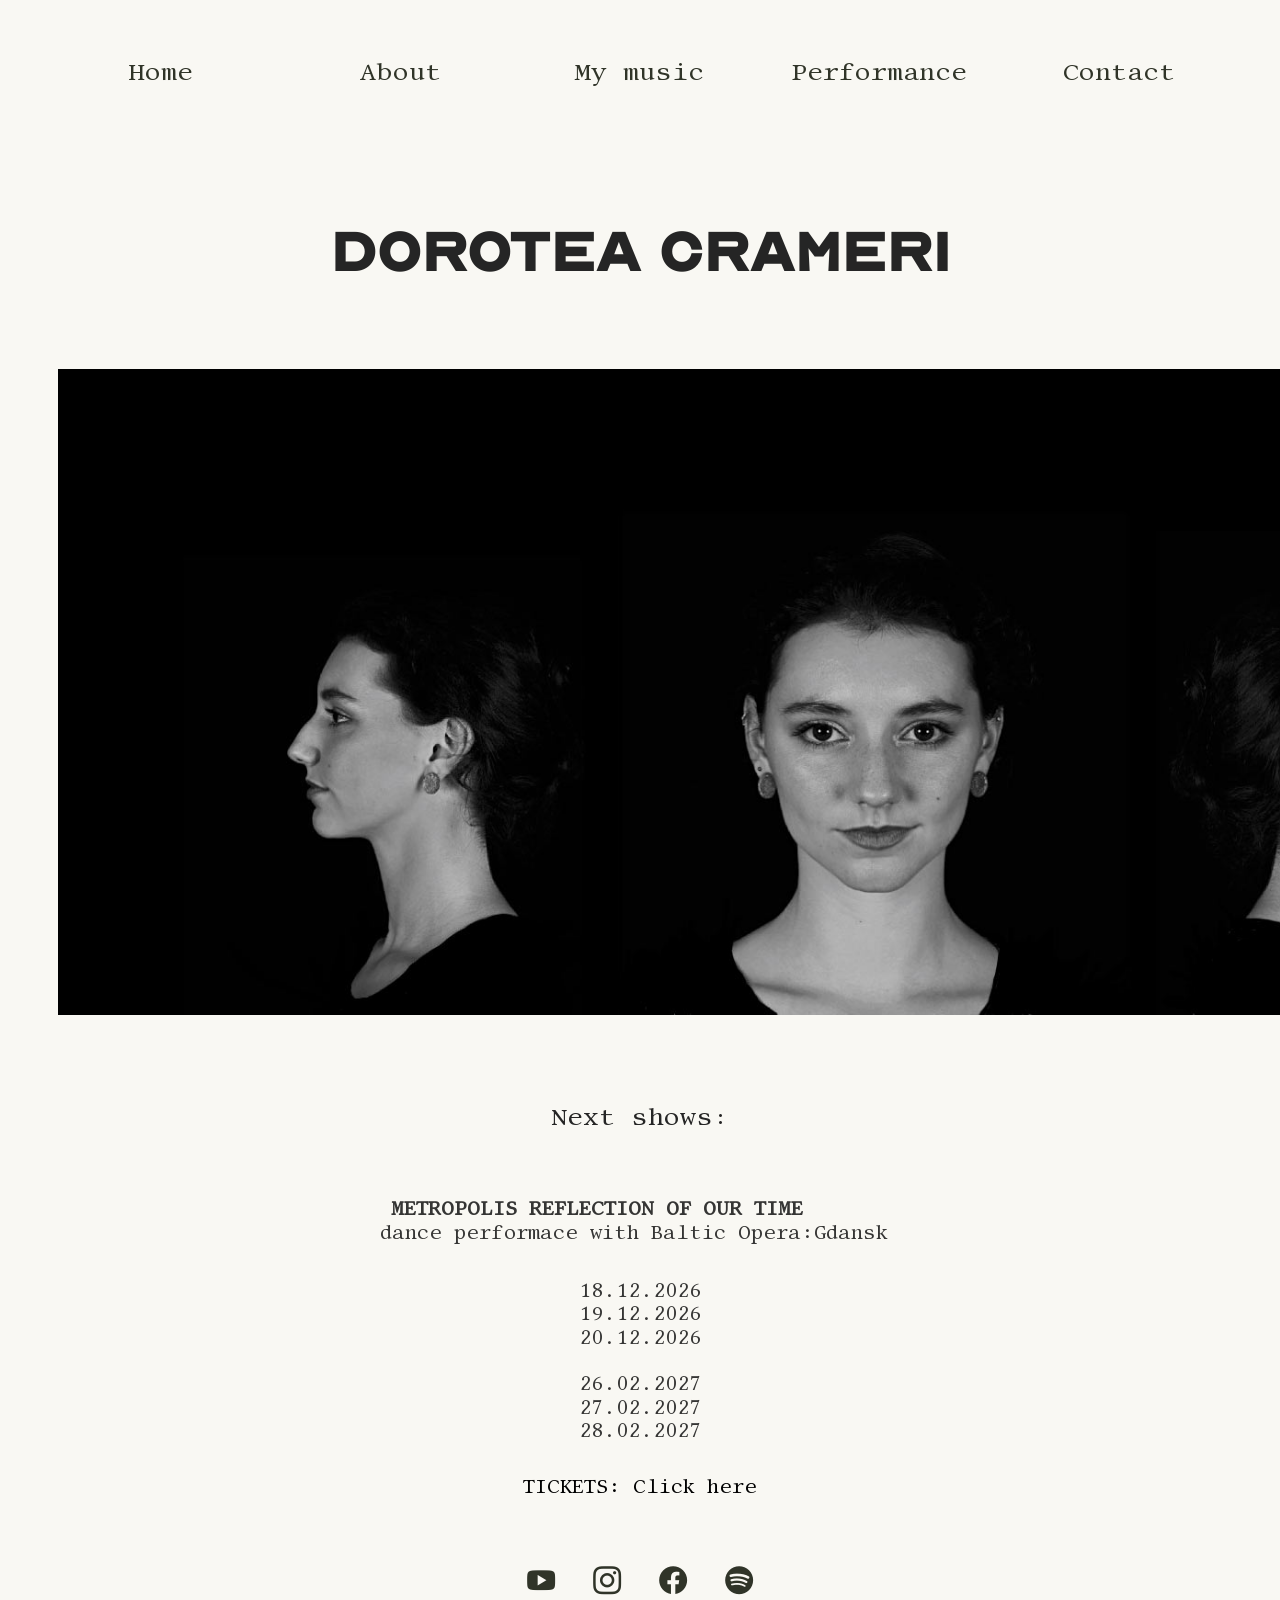
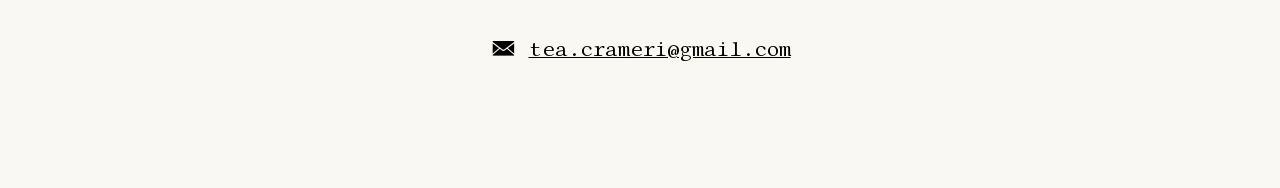
==== commit ba1f54ce: "doro original" ====
--- a/index.html
+++ b/index.html
@@ -1,137 +1,119 @@
-<!DOCTYPE html>
-<html lang="en">
-<head>
-<meta charset="UTF-8">
-<meta name="viewport" content="width=device-width, initial-scale=1">
-<meta name="description" content="A stunning theme designed for captivating image-centric websites, perfect for photographers, portfolios, and blogs.">
-<title>Clay</title>
-<link rel="stylesheet" href="style.css">
-
+<!DOCTYPE html> <html lang=en data-predefined-style=true data-css-presets=true data-css-preset data-typography-preset style=font-size:86.94%>
+<meta charset=utf-8>
+<meta http-equiv=X-UA-Compatible content="IE=edge,chrome=1">
+<meta name=viewport content="initial-scale=1.0, maximum-scale=1.0, user-scalable=no">
+<meta name=robots content=index,follow>
+<title>Dorotea Crameri</title>
+<meta name=description content=Cargo>
+<link href=https://doroteacrameri.com/rss rel=alternate type=application/rss+xml title="Dorotea Crameri feed">
 <style>
-  .post-card{flex:1 0 auto;display:flex;position:relative;height:35vw;background:linear-gradient(135deg,#1f1f1f,#111) center center;background-size:cover;overflow:hidden;counter-increment:posts;margin:1rem;border-radius:12px}
-  @media(max-width:700px){.post-card{flex:1 1 100%;height:70vw}}
-  .post-card-large{flex:1 1 100%}
-  .post-card-link{flex:1 1 auto;display:block;text-decoration:none}
-  .post-card-content{flex:1 1 auto;display:flex;align-items:center;justify-content:center;position:absolute;inset:0;color:#fff;background:#0009;opacity:1;transition:opacity .5s cubic-bezier(.33,0,.2,1)}
-  .post-card.with-image .post-card-content{opacity:0}
-  @media(max-width:700px){.post-card.with-image .post-card-content{opacity:1}}
-  .post-card-link:hover .post-card-content{opacity:1;transition:opacity .3s cubic-bezier(.33,0,.2,1)}
-  .post-card-title{margin:0;display:inline-block;font-size:3.4rem;max-width:70%;text-align:center;transition:all .3s cubic-bezier(.33,0,.2,1);text-shadow:0px 0px 6px black;font-family:var(--font-sans-serif);font-variant:small-caps;text-transform:lowercase;font-weight:300}
-  .post-card.no-image:before{display:block;content:counter(posts);position:absolute;bottom:-.15em;right:5vw;font-size:28vw;line-height:1em;font-weight:var(--font-heavy);letter-spacing:-.1em;color:#0003}
-  .post-card.no-image .post-card-content{justify-content:flex-start;align-items:flex-start;padding:4vw}
-  .post-card.no-image .post-card-title{font-size:5rem;line-height:1.15em;text-align:left}
-  .post-card.no-image:hover .post-card-title{text-decoration:underline}
-  @media(max-width:1200px){.post-card.no-image .post-card-title{font-size:3.4rem}}
-  @media(max-width:700px){.post-card.no-image:before{font-size:50vw}}
-</style>
-
-<!-- Set theme before first paint to avoid a light/dark flash -->
-<script>
-  (function () {
-    const theme = localStorage.getItem("theme") || "light";
-    if (theme === "dark") {
-      document.documentElement.setAttribute("data-theme", "dark");
-    } else {
-      document.documentElement.removeAttribute("data-theme");
-    }
-  })();
-</script>
-</head>
-
-<body class="site-wrapper">
-
-<header class="site-head">
-  <div class="site-head-container">
-    <a class="nav-burger" href="#">
-      <div class="hamburger hamburger--collapse" aria-label="Menu" role="button" aria-controls="navigation">
-        <div class="hamburger-box">
-          <div class="hamburger-inner"></div>
-        </div>
-      </div>
-    </a>
-
-    <nav class="site-head-left">
-      <ul class="nav" role="menu">
-        <li class="nav-home" role="menuitem"><a href="index.html">Home</a></li>
-        <li class="nav-home" role="menuitem"><a href="bio.html">Bio</a></li>
-        <li class="nav-home" role="menuitem"><a href="work.html">Work</a></li>
-        <li class="nav-home" role="menuitem"><a href="news.html">News</a></li>
-        <li class="nav-home" role="menuitem"><a href="contact.html">Contact</a></li>
-        <li class="nav-home" role="menuitem"><a href="elements.html">Elements</a></li>
-      </ul>
-    </nav>
-
-    <div class="site-head-center">
-      <a class="site-head-logo" href="index.html">Clay Astro</a>
+    body{color:#000}a:active{opacity:0.7}b{font-weight:bolder}img{border:0;padding:0}.content img{float:none;margin-bottom:.5em}[data-predefined-style="true"] bodycopy{font-size:1.8rem;font-weight:400;color:rgba(0,0,0,0.85);font-family:"Libertinus Mono",Icons;font-style:normal;line-height:1.3}[data-predefined-style="true"] bodycopy a{color:rgb(48,52,40);padding-bottom:0.1em;border-bottom:0.0em solid rgba(127,127,127,0.2);text-decoration:none}bodycopy a.icon-link,bodycopy a.image-link:hover,bodycopy a.icon-link:hover{border-bottom:0;padding-bottom:0}[data-predefined-style="true"] h1{font-family:"Optician Sans",Icons;font-style:normal;font-weight:400;padding:0;margin:0;line-height:1.4;color:rgba(0,0,0,0.85)}[data-predefined-style="true"] small{display:inline-block;font-size:1.4rem;line-height:1.2;font-family:"Libertinus Mono",Icons;font-style:normal;font-weight:400;color:rgba(0,0,0,0.79)}[data-predefined-style="true"] small a{color:rgba(0,0,0,1);border-bottom-width:0em}[data-css-preset] .page{background-color:initial}[data-css-preset] .container{margin-left:0;margin-right:auto;text-align:left}[data-css-preset] body{background-color:rgb(249,248,243)}[data-css-preset] .container_width{width:100%}[data-css-preset] .content_padding{padding-top:4rem;padding-bottom:4rem;padding-left:4rem;padding-right:4rem}[data-css-preset] .thumbnails{background-color:rgba(0,0,0,0)}[data-css-preset] #site_menu_button{color:rgba(0,0,0,0.75);font-size:28px;padding:6px;line-height:1;background:rgba(33,32,46,0);position:fixed;top:2rem;right:2rem}#site_menu a:active{opacity:.7}[data-css-preset] #shop_button{background:transparent;font-style:normal;line-height:1;position:fixed;top:2rem;right:2rem}#shop_button.text{font-family:-apple-system,BlinkMacSystemFont,"Segoe UI",Roboto,Oxygen,Ubuntu,Cantarell,"Open Sans","Helvetica Neue",sans-serif,"Sans Serif",Icons;font-size:2rem;padding:0;font-weight:400;color:rgba(0,0,0,0.85)}.content img.image-zoom:active{opacity:.7}</style>
+<style>@font-face{font-family:Icons;src:url([data-uri]);unicode-range:U+E000-E15C,U+F0000,U+FE0E}@font-face{font-family:Icons;src:url([data-uri]);font-weight:240;unicode-range:U+E000-E15C,U+F0000,U+FE0E}@font-face{font-family:Icons;src:url([data-uri]);unicode-range:U+E000-E15C,U+F0000,U+FE0E;font-weight:400}@font-face{font-family:Icons;src:url([data-uri]);unicode-range:U+E000-E15C,U+F0000,U+FE0E;font-weight:600}@font-face{font-family:Icons;src:url([data-uri]);unicode-range:U+E000-E15C,U+F0000,U+FE0E;font-weight:800}@font-face{font-family:Icons;src:url([data-uri]);unicode-range:U+E000-E15C,U+F0000,U+FE0E;font-style:italic}@font-face{font-family:Icons;src:url([data-uri]